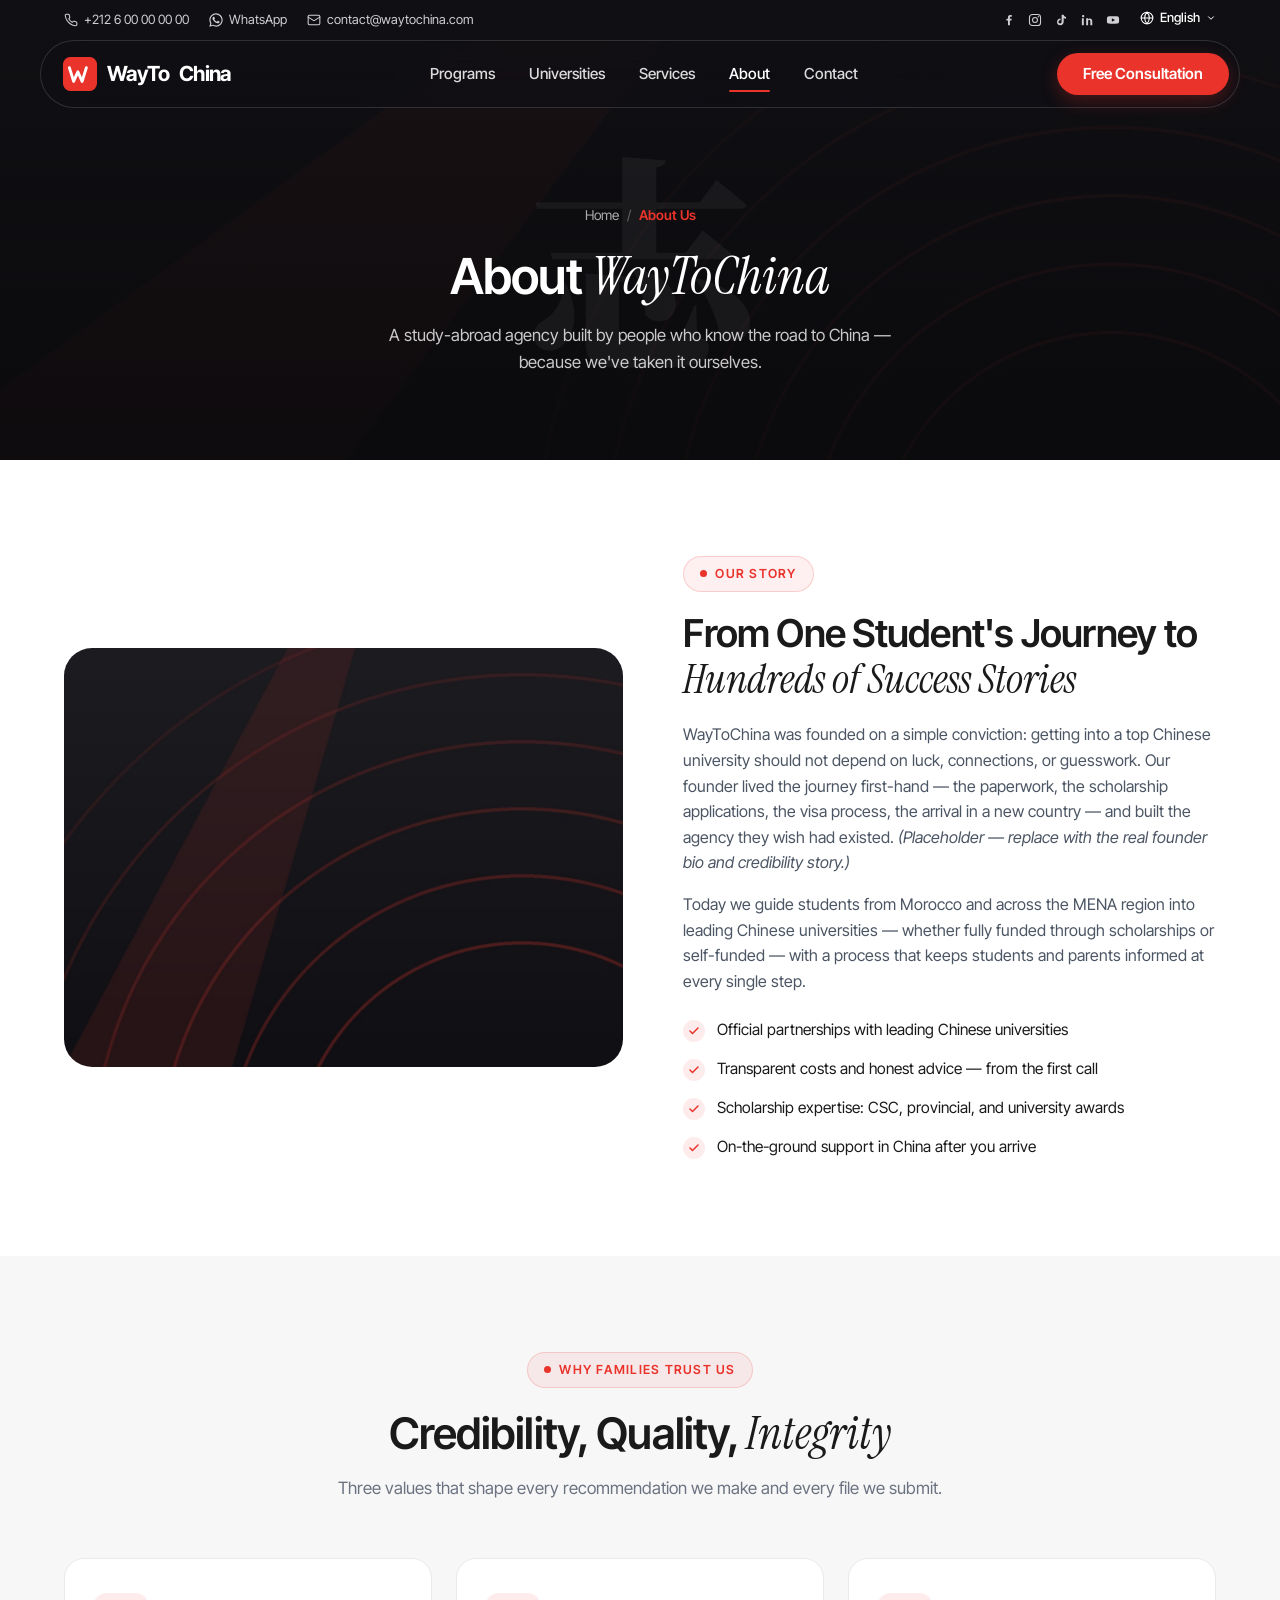
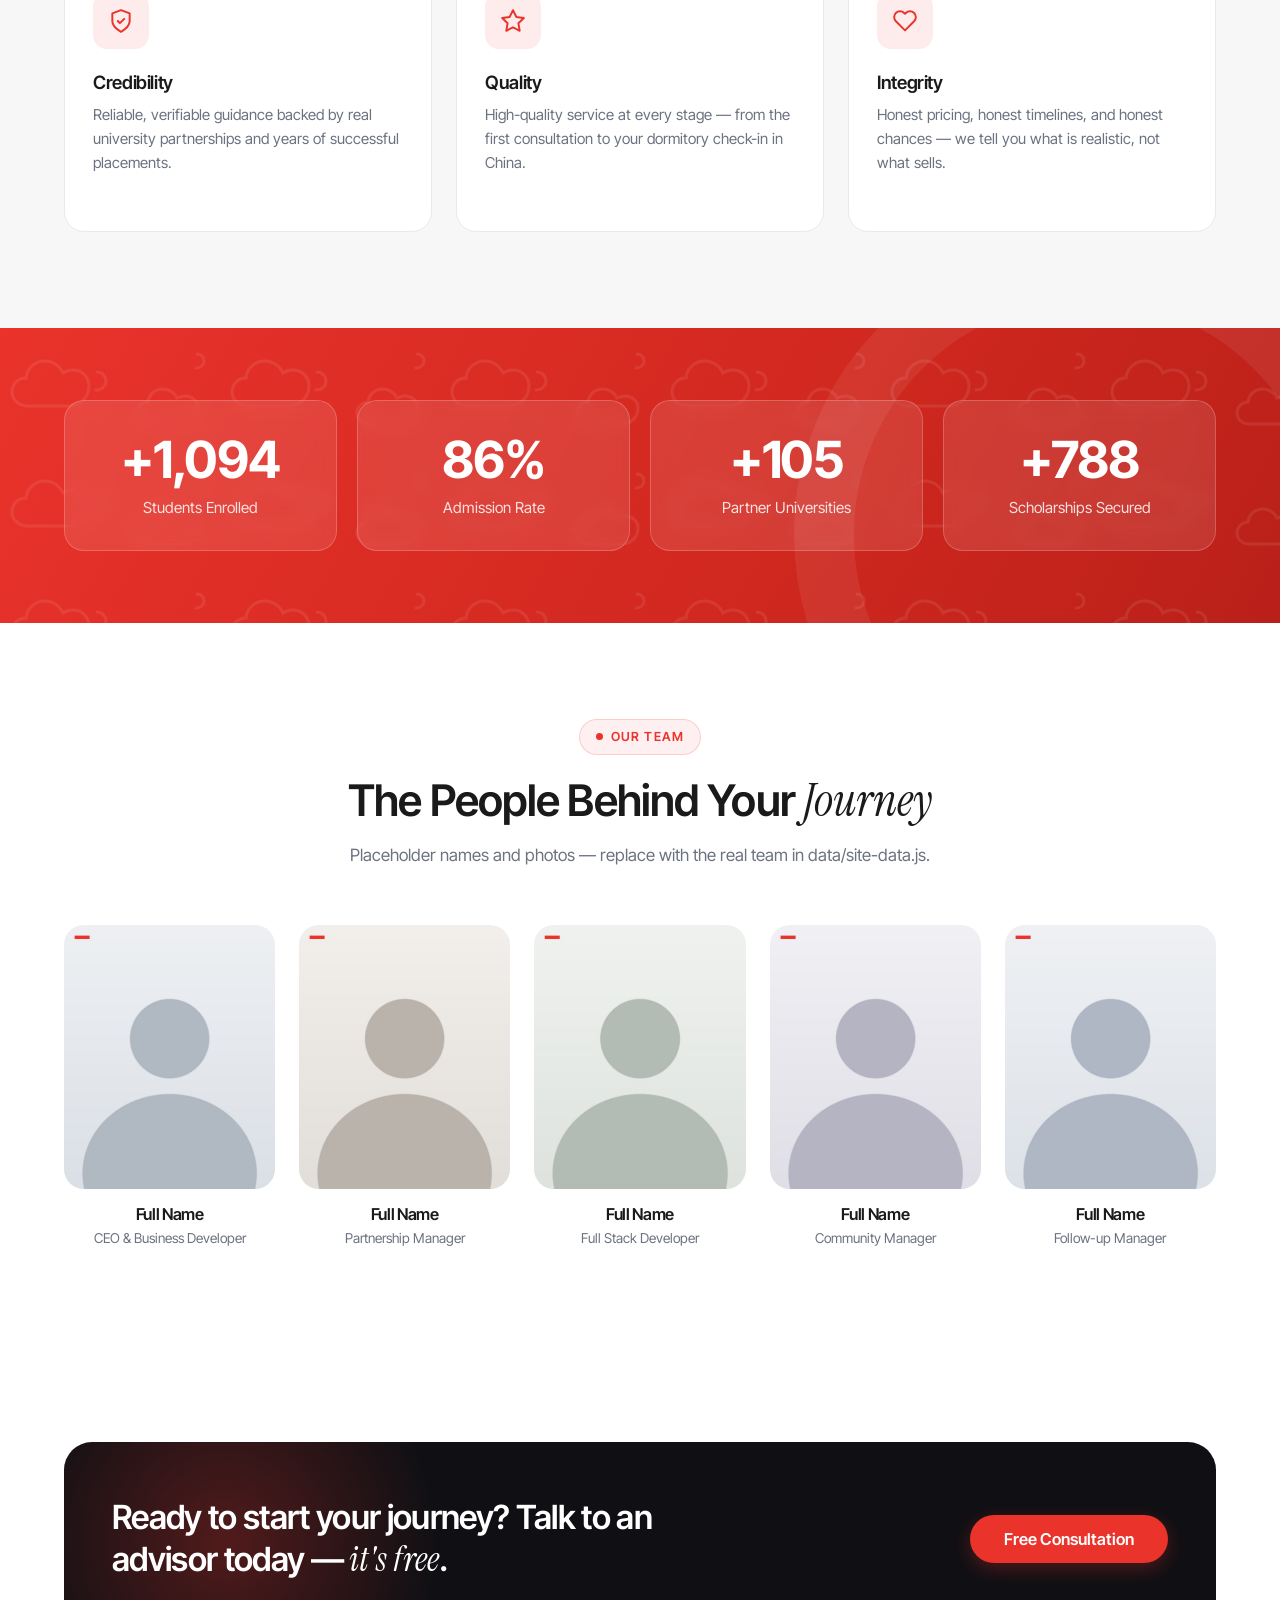
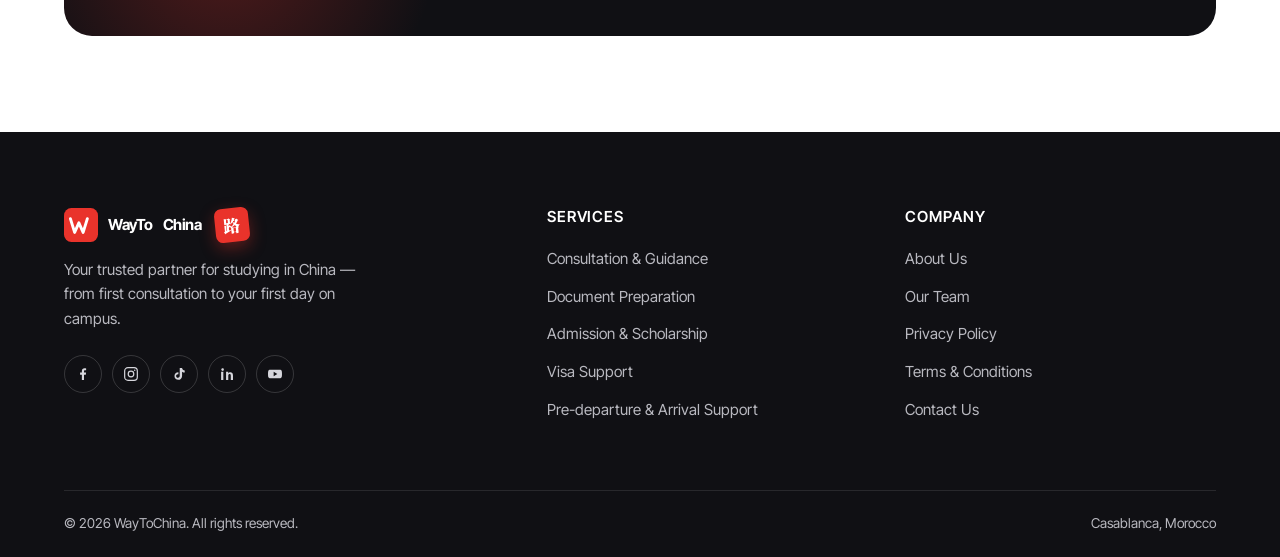
==== about.html @ 1f824a89 "WayToChina V1 — static marketing site, Vercel-ready 12-section homepage per client brief, 10 subpage" ====
<!doctype html>
<html lang="en">
  <head>
    <meta charset="UTF-8" />
    <meta name="viewport" content="width=device-width, initial-scale=1.0" />
    <title>About Us — WayToChina</title>
    <meta name="description" content="Who we are: the founder story, values, and team behind WayToChina." />
    <link rel="icon" type="image/svg+xml" href="./assets/favicon.svg" />
    <link rel="preconnect" href="https://fonts.googleapis.com" />
    <link rel="preconnect" href="https://fonts.gstatic.com" crossorigin />
    <link
      href="https://fonts.googleapis.com/css2?family=Inter+Tight:wght@400;500;600;650;700&family=Noto+Serif+SC:wght@700;900&display=swap"
      rel="stylesheet"
    />
    <link rel="stylesheet" href="./assets/waytochina.css" />
  </head>

  <body data-root=".">
    <div class="topbar">
      <div class="container">
        <div class="topbar-group">
          <a data-wtc-phone href="#"><svg viewBox="0 0 24 24" fill="none" stroke="currentColor" stroke-width="1.8" stroke-linecap="round" stroke-linejoin="round"><path d="M22 16.92v3a2 2 0 0 1-2.18 2 19.79 19.79 0 0 1-8.63-3.07 19.5 19.5 0 0 1-6-6 19.79 19.79 0 0 1-3.07-8.67A2 2 0 0 1 4.11 2h3a2 2 0 0 1 2 1.72c.13.96.36 1.9.7 2.81a2 2 0 0 1-.45 2.11L8.09 9.91a16 16 0 0 0 6 6l1.27-1.27a2 2 0 0 1 2.11-.45c.91.34 1.85.57 2.81.7A2 2 0 0 1 22 16.92z"/></svg><span class="value-slot"></span></a>
          <a data-wtc-whatsapp href="#" class="hide-sm"><svg viewBox="0 0 24 24" fill="currentColor" width="14" height="14"><path d="M17.47 14.38c-.3-.15-1.76-.87-2.03-.97-.27-.1-.47-.15-.67.15-.2.3-.77.96-.94 1.16-.17.2-.35.22-.64.07-.3-.15-1.26-.46-2.4-1.47-.88-.79-1.48-1.76-1.65-2.06-.17-.3-.02-.46.13-.61.13-.13.3-.35.44-.52.15-.17.2-.3.3-.5.1-.2.05-.37-.02-.52-.08-.15-.67-1.62-.92-2.22-.24-.58-.49-.5-.67-.51h-.57c-.2 0-.52.07-.8.37-.27.3-1.04 1.02-1.04 2.5 0 1.47 1.07 2.9 1.22 3.1.15.2 2.1 3.2 5.08 4.49.71.3 1.26.49 1.7.63.71.22 1.36.19 1.87.12.57-.09 1.76-.72 2-1.42.25-.7.25-1.3.18-1.42-.08-.13-.28-.2-.57-.35zM12.04 21.5h-.01a9.4 9.4 0 0 1-4.8-1.31l-.34-.2-3.56.93.95-3.47-.22-.36a9.42 9.42 0 0 1-1.45-5.03c0-5.21 4.24-9.45 9.46-9.45a9.4 9.4 0 0 1 6.68 2.77 9.4 9.4 0 0 1 2.77 6.7c0 5.2-4.25 9.42-9.48 9.42zm8.05-17.47A11.3 11.3 0 0 0 12.03.6C5.75.6.64 5.71.64 12.02c0 2.01.52 3.97 1.52 5.7L.55 23.6l6.03-1.58a11.38 11.38 0 0 0 5.45 1.39h.01c6.28 0 11.39-5.11 11.39-11.42 0-3.05-1.19-5.92-3.34-8.07z"/></svg>WhatsApp</a>
          <a data-wtc-email href="#" class="hide-sm"><svg viewBox="0 0 24 24" fill="none" stroke="currentColor" stroke-width="1.8" stroke-linecap="round" stroke-linejoin="round"><rect x="2" y="4" width="20" height="16" rx="2"/><path d="m22 7-8.97 5.7a1.94 1.94 0 0 1-2.06 0L2 7"/></svg><span class="value-slot"></span></a>
        </div>
        <div class="topbar-group">
          <span class="topbar-group hide-sm" data-wtc-social style="gap: 12px"></span>
          <details class="lang-dd">
            <summary><svg viewBox="0 0 24 24" fill="none" stroke="currentColor" stroke-width="1.8" stroke-linecap="round" stroke-linejoin="round"><circle cx="12" cy="12" r="10"/><line x1="2" y1="12" x2="22" y2="12"/><path d="M12 2a15.3 15.3 0 0 1 4 10 15.3 15.3 0 0 1-4 10 15.3 15.3 0 0 1-4-10 15.3 15.3 0 0 1 4-10z"/></svg>English<svg class="caret" viewBox="0 0 24 24" width="10" height="10" fill="none" stroke="currentColor" stroke-width="2.4" stroke-linecap="round" stroke-linejoin="round"><polyline points="6 9 12 15 18 9"/></svg></summary>
            <div class="lang-menu">
              <a href="#" class="is-current">English</a>
              <a href="#">Français <span class="soon">soon</span></a>
              <a href="#" dir="rtl" lang="ar">العربية <span class="soon" dir="ltr">soon</span></a>
            </div>
          </details>
        </div>
      </div>
    </div>

    <header class="site-header">
      <div class="navbar">
        <a href="./index.html" class="brand">
          <svg class="brand-mark" viewBox="0 0 64 64" aria-hidden="true">
            <rect width="64" height="64" rx="14" fill="#E9332B" />
            <path d="M12 20l8 26 8-18 8 18 8-26" fill="none" stroke="#fff" stroke-width="5.5" stroke-linecap="round" stroke-linejoin="round" />
          </svg>
          WayTo<em>China</em>
        </a>

        <nav class="nav-links" aria-label="Main navigation">
          <a href="./index.html#programs">Programs</a>
          <a href="./universities.html">Universities</a>
          <a href="./index.html#services">Services</a>
          <a href="./about.html" class="is-active">About</a>
          <a href="./contact.html">Contact</a>
        </nav>

        <div class="nav-cta">
          <a href="./contact.html" class="btn btn--red">Free Consultation</a>
          <button class="nav-burger" aria-label="Open menu" aria-expanded="false">
            <span></span><span></span><span></span>
          </button>
        </div>
      </div>

      <nav class="mobile-menu" aria-label="Mobile navigation">
        <a href="./index.html#programs">Programs</a>
        <a href="./universities.html">Universities</a>
        <a href="./index.html#services">Services</a>
        <a href="./about.html">About</a>
        <a href="./contact.html">Contact</a>
        <a href="./contact.html" class="btn btn--red">Free Consultation</a>
      </nav>
    </header>

    <main>
      <section class="page-hero">
        <span class="hanzi-bg" aria-hidden="true">志</span>
        <nav class="breadcrumb" aria-label="Breadcrumb">
          <a href="./index.html">Home</a><span class="sep">/</span><span class="current">About Us</span>
        </nav>
        <h1>About <em>WayToChina</em></h1>
        <p>A study-abroad agency built by people who know the road to China — because we've taken it ourselves.</p>
      </section>

      <section class="section">
        <div class="container about-grid">
          <figure class="reveal">
            <!-- Client: replace with a real founder / office photo -->
            <img src="./images/about-story.jpg" alt="WayToChina — our story" />
          </figure>
          <div class="reveal" data-reveal-delay="1">
            <span class="eyebrow">Our Story</span>
            <h2>From One Student's Journey to <em>Hundreds of Success Stories</em></h2>
            <p>
              WayToChina was founded on a simple conviction: getting into a top Chinese university
              should not depend on luck, connections, or guesswork. Our founder lived the journey
              first-hand — the paperwork, the scholarship applications, the visa process, the
              arrival in a new country — and built the agency they wish had existed.
              <em>(Placeholder — replace with the real founder bio and credibility story.)</em>
            </p>
            <p>
              Today we guide students from Morocco and across the MENA region into leading Chinese
              universities — whether fully funded through scholarships or self-funded — with a
              process that keeps students and parents informed at every single step.
            </p>
            <ul class="about-points">
              <li><span class="tick"><svg viewBox="0 0 24 24" fill="none" stroke="currentColor" stroke-width="3" stroke-linecap="round" stroke-linejoin="round"><polyline points="20 6 9 17 4 12"/></svg></span>Official partnerships with leading Chinese universities</li>
              <li><span class="tick"><svg viewBox="0 0 24 24" fill="none" stroke="currentColor" stroke-width="3" stroke-linecap="round" stroke-linejoin="round"><polyline points="20 6 9 17 4 12"/></svg></span>Transparent costs and honest advice — from the first call</li>
              <li><span class="tick"><svg viewBox="0 0 24 24" fill="none" stroke="currentColor" stroke-width="3" stroke-linecap="round" stroke-linejoin="round"><polyline points="20 6 9 17 4 12"/></svg></span>Scholarship expertise: CSC, provincial, and university awards</li>
              <li><span class="tick"><svg viewBox="0 0 24 24" fill="none" stroke="currentColor" stroke-width="3" stroke-linecap="round" stroke-linejoin="round"><polyline points="20 6 9 17 4 12"/></svg></span>On-the-ground support in China after you arrive</li>
            </ul>
          </div>
        </div>
      </section>

      <section class="section section--surface">
        <div class="container">
          <div class="section-head reveal">
            <span class="eyebrow">Why Families Trust Us</span>
            <h2>Credibility, Quality, <em>Integrity</em></h2>
            <p>Three values that shape every recommendation we make and every file we submit.</p>
          </div>
          <div class="services-grid" style="grid-template-columns: repeat(3, 1fr)">
            <article class="service-card reveal">
              <div class="service-icon"><svg viewBox="0 0 24 24" fill="none" stroke="currentColor" stroke-width="1.8" stroke-linecap="round" stroke-linejoin="round"><path d="M12 22s8-4 8-10V5l-8-3-8 3v7c0 6 8 10 8 10z"/><polyline points="9 12 11 14 15 10"/></svg></div>
              <h3>Credibility</h3>
              <p>Reliable, verifiable guidance backed by real university partnerships and years of successful placements.</p>
            </article>
            <article class="service-card reveal" data-reveal-delay="1">
              <div class="service-icon"><svg viewBox="0 0 24 24" fill="none" stroke="currentColor" stroke-width="1.8" stroke-linecap="round" stroke-linejoin="round"><polygon points="12 2 15.09 8.26 22 9.27 17 14.14 18.18 21.02 12 17.77 5.82 21.02 7 14.14 2 9.27 8.91 8.26 12 2"/></svg></div>
              <h3>Quality</h3>
              <p>High-quality service at every stage — from the first consultation to your dormitory check-in in China.</p>
            </article>
            <article class="service-card reveal" data-reveal-delay="2">
              <div class="service-icon"><svg viewBox="0 0 24 24" fill="none" stroke="currentColor" stroke-width="1.8" stroke-linecap="round" stroke-linejoin="round"><path d="M20.42 4.58a5.4 5.4 0 0 0-7.65 0l-.77.78-.77-.78a5.4 5.4 0 0 0-7.65 7.65l8.42 8.42 8.42-8.42a5.4 5.4 0 0 0 0-7.65z"/></svg></div>
              <h3>Integrity</h3>
              <p>Honest pricing, honest timelines, and honest chances — we tell you what is realistic, not what sells.</p>
            </article>
          </div>
        </div>
      </section>

      <section class="track-band">
        <div class="container">
          <div class="stats-grid" id="stats-grid"><!-- rendered from data/site-data.js --></div>
        </div>
      </section>

      <section class="section" id="team">
        <div class="container">
          <div class="section-head reveal">
            <span class="eyebrow">Our Team</span>
            <h2>The People Behind Your <em>Journey</em></h2>
            <p>Placeholder names and photos — replace with the real team in data/site-data.js.</p>
          </div>
          <div class="team-grid" id="team-grid"><!-- rendered from data/site-data.js --></div>
        </div>
      </section>

      <section class="section" aria-label="Get started">
        <div class="container">
          <div class="cta-strip reveal">
            <h2>Ready to start your journey? Talk to an advisor today — <em>it's free</em>.</h2>
            <a href="./contact.html" class="btn btn--red btn--lg">Free Consultation</a>
          </div>
        </div>
      </section>

    </main>

    <footer class="site-footer">
      <div class="container">
        <div class="footer-grid">
          <div class="footer-col">
            <div class="footer-brand-row">
              <a href="./index.html" class="brand">
                <svg class="brand-mark" viewBox="0 0 64 64" aria-hidden="true">
            <rect width="64" height="64" rx="14" fill="#E9332B" />
            <path d="M12 20l8 26 8-18 8 18 8-26" fill="none" stroke="#fff" stroke-width="5.5" stroke-linecap="round" stroke-linejoin="round" />
          </svg>
                WayTo<em>China</em>
              </a>
              <span class="seal seal--solid seal--sm" title="lu — the way" aria-hidden="true">路</span>
            </div>
            <p class="footer-tagline" data-wtc-tagline></p>
            <div class="footer-social" data-wtc-social></div>
          </div>

          <div class="footer-col">
            <h4>Services</h4>
            <ul data-wtc-footer-services><!-- canonical 5 services, rendered from data/site-data.js --></ul>
          </div>

          <div class="footer-col">
            <h4>Company</h4>
            <ul>
              <li><a href="./about.html">About Us</a></li>
              <li><a href="./about.html#team">Our Team</a></li>
              <li><a href="./privacy-policy.html">Privacy Policy</a></li>
              <li><a href="./terms-conditions.html">Terms &amp; Conditions</a></li>
              <li><a href="./contact.html">Contact Us</a></li>
            </ul>
          </div>
        </div>

        <div class="footer-bottom">
          <span>&copy; <span data-wtc-year>2026</span> WayToChina. All rights reserved.</span>
          <span data-wtc-address></span>
        </div>
      </div>
    </footer>

    <script src="./vendor/swiper.min.js"></script>
    <script src="./data/site-data.js"></script>
    <script src="./assets/waytochina.js"></script>
  </body>
</html>
---- assets/waytochina.css ----
/* ============================================================
   WayToChina — Brand stylesheet (V1)
   Palette: vivid brand red + white + neutral grays
   (red sampled from the Great Wall reference screenshot,
    tempered slightly for accessible contrast on buttons)
   ============================================================ */

@import url("https://fonts.googleapis.com/css2?family=Instrument+Serif:ital@0;1&display=swap");

:root {
  --brand-red: #e9332b;
  --brand-red-dark: #c4271f;
  --brand-red-soft: #fdeceb;
  --ink: #1a1a1a;
  --body: #4b5563;
  --muted: #6b7280;
  --line: #eaeaea;
  --surface: #f7f7f7;
  --white: #ffffff;
  --dark: #101014;
  --dark-2: #17171c;

  --font-sans: "Inter Tight", ui-sans-serif, system-ui, -apple-system, sans-serif;
  --font-serif: "Instrument Serif", Georgia, serif;
  --font-cn: "Noto Serif SC", "Songti SC", "SimSun", serif;

  /* glassmorphism tokens */
  --glass-dark: rgba(16, 16, 20, 0.55);
  --glass-dark-strong: rgba(16, 16, 20, 0.78);
  --glass-light: rgba(255, 255, 255, 0.08);
  --glass-border: rgba(255, 255, 255, 0.14);
  --glass-blur: 22px;

  --radius-sm: 10px;
  --radius-md: 14px;
  --radius-lg: 20px;
  --radius-xl: 28px;
  --shadow-card: 0 1px 2px rgba(16, 16, 20, 0.04), 0 8px 24px rgba(16, 16, 20, 0.06);
  --shadow-card-hover: 0 2px 4px rgba(16, 16, 20, 0.06), 0 20px 50px rgba(16, 16, 20, 0.13);
  --container: 1200px;
  --topbar-h: 40px;
  --nav-h: 68px;
}

/* ---------- Reset / base ---------- */
*,
*::before,
*::after {
  box-sizing: border-box;
  margin: 0;
  padding: 0;
}

html {
  scroll-behavior: smooth;
  -webkit-text-size-adjust: 100%;
}

body {
  font-family: var(--font-sans);
  font-size: 1rem;
  line-height: 1.6;
  color: var(--body);
  background: var(--white);
  -webkit-font-smoothing: antialiased;
}

img,
video {
  max-width: 100%;
  display: block;
}

a {
  color: inherit;
  text-decoration: none;
}

ul,
ol {
  list-style: none;
}

button {
  font: inherit;
  border: 0;
  background: none;
  cursor: pointer;
}

h1,
h2,
h3,
h4,
h5 {
  color: var(--ink);
  font-weight: 600;
  line-height: 1.2;
  letter-spacing: -0.02em;
}

.sr-only {
  position: absolute;
  width: 1px;
  height: 1px;
  padding: 0;
  margin: -1px;
  overflow: hidden;
  clip: rect(0, 0, 0, 0);
  white-space: nowrap;
  border: 0;
}

/* ---------- Layout helpers ---------- */
.container {
  width: 100%;
  max-width: var(--container);
  margin-inline: auto;
  padding-inline: 24px;
}

.section {
  padding-block: 96px;
}

.section--surface {
  background: var(--surface);
}

.section-head {
  max-width: 640px;
  margin: 0 auto 56px;
  text-align: center;
  position: relative;
  z-index: 0;
}

/* Faint hanzi watermark behind section headings — one character per section */
.section-head[data-hanzi]::before {
  content: attr(data-hanzi);
  position: absolute;
  top: 50%;
  left: 50%;
  transform: translate(-50%, -56%);
  font-family: var(--font-cn);
  font-weight: 900;
  font-size: clamp(8rem, 16vw, 13rem);
  line-height: 1;
  color: rgba(233, 51, 43, 0.05);
  pointer-events: none;
  user-select: none;
  z-index: -1;
}

.section-head h2 {
  font-size: clamp(1.9rem, 3.4vw, 2.75rem);
  margin-bottom: 14px;
}

.section-head p {
  color: var(--muted);
  font-size: 1.06rem;
}

.section-head .eyebrow,
.eyebrow {
  display: inline-flex;
  align-items: center;
  gap: 8px;
  font-size: 0.78rem;
  font-weight: 600;
  letter-spacing: 0.1em;
  text-transform: uppercase;
  color: var(--brand-red);
  margin-bottom: 18px;
  padding: 7px 16px;
  border-radius: 999px;
  background: rgba(233, 51, 43, 0.07);
  border: 1px solid rgba(233, 51, 43, 0.18);
}

.eyebrow::before {
  content: "";
  width: 7px;
  height: 7px;
  border-radius: 50%;
  background: var(--brand-red);
}

/* serif italic accent — the template's signature heading treatment */
.section-head h2 em,
.hero h1 em,
.proof-copy h2 em,
.cta-strip h2 em,
.about-grid h2 em,
.page-hero h1 em {
  font-family: var(--font-serif);
  font-style: italic;
  font-weight: 400;
  letter-spacing: 0;
  font-size: 1.06em;
}

/* ---------- Chinese seal (印章) accent ---------- */
.seal {
  display: inline-flex;
  align-items: center;
  justify-content: center;
  width: 42px;
  height: 42px;
  flex: none;
  border: 2px solid var(--brand-red);
  border-radius: 9px;
  color: var(--brand-red);
  font-family: var(--font-cn);
  font-weight: 900;
  font-size: 1.35rem;
  line-height: 1;
  transform: rotate(-6deg);
  background: rgba(233, 51, 43, 0.06);
  user-select: none;
}

.seal--solid {
  background: var(--brand-red);
  color: #fff;
  border-color: var(--brand-red);
  box-shadow: 0 6px 16px rgba(233, 51, 43, 0.35);
}

.seal--sm {
  width: 34px;
  height: 34px;
  font-size: 1.05rem;
  border-radius: 7px;
}

/* ---------- Buttons ---------- */
.btn {
  display: inline-flex;
  align-items: center;
  justify-content: center;
  gap: 10px;
  padding: 13px 26px;
  border-radius: 999px;
  font-weight: 600;
  font-size: 0.95rem;
  line-height: 1;
  transition: background-color 0.2s ease, color 0.2s ease, border-color 0.2s ease,
    transform 0.2s ease, box-shadow 0.2s ease;
  white-space: nowrap;
}

.btn:active {
  transform: translateY(1px);
}

.btn--red {
  background: var(--brand-red);
  color: #fff;
  box-shadow: 0 6px 18px rgba(233, 51, 43, 0.28);
}

.btn--red:hover {
  background: var(--brand-red-dark);
}

.btn--outline {
  border: 1.5px solid var(--line);
  color: var(--ink);
  background: var(--white);
}

.btn--outline:hover {
  border-color: var(--brand-red);
  color: var(--brand-red);
}

.btn--outline-red {
  border: 1.5px solid var(--brand-red);
  color: var(--brand-red);
  background: transparent;
}

.btn--outline-red:hover {
  background: var(--brand-red);
  color: #fff;
}

.btn--white {
  background: #fff;
  color: var(--brand-red);
}

.btn--white:hover {
  background: #f3f3f3;
}

.btn--whatsapp {
  background: #23b04c;
  color: #fff;
}

.btn--whatsapp:hover {
  background: #1c9440;
}

.btn--lg {
  padding: 16px 34px;
  font-size: 1.02rem;
}

.btn--glass {
  background: var(--glass-light);
  border: 1px solid var(--glass-border);
  color: #fff;
  backdrop-filter: blur(10px);
  -webkit-backdrop-filter: blur(10px);
}

.btn--glass:hover {
  background: rgba(255, 255, 255, 0.16);
}

/* ---------- Top bar ---------- */
.topbar {
  background: var(--dark);
  color: #cfcfd4;
  font-size: 0.8rem;
  height: var(--topbar-h);
  position: relative;
  z-index: 60;
}

.topbar .container {
  height: 100%;
  display: flex;
  align-items: center;
  justify-content: space-between;
  gap: 16px;
}

.topbar-group {
  display: flex;
  align-items: center;
  gap: 20px;
  min-width: 0;
}

.topbar a {
  display: inline-flex;
  align-items: center;
  gap: 6px;
  transition: color 0.15s ease;
  white-space: nowrap;
}

.topbar a:hover {
  color: #fff;
}

.topbar svg {
  width: 14px;
  height: 14px;
  flex: none;
}

/* Language dropdown (visual switcher — EN live at V1, FR/AR slots ready) */
.lang-dd {
  position: relative;
}

.lang-dd summary {
  display: inline-flex;
  align-items: center;
  gap: 6px;
  color: #fff;
  font-weight: 500;
  cursor: pointer;
  list-style: none;
  user-select: none;
}

.lang-dd summary::-webkit-details-marker {
  display: none;
}

.lang-dd summary .caret {
  width: 10px;
  height: 10px;
  transition: transform 0.2s ease;
}

.lang-dd[open] summary .caret {
  transform: rotate(180deg);
}

.lang-dd .lang-menu {
  position: absolute;
  top: calc(100% + 10px);
  right: 0;
  min-width: 150px;
  background: var(--glass-dark-strong);
  backdrop-filter: blur(var(--glass-blur));
  -webkit-backdrop-filter: blur(var(--glass-blur));
  border: 1px solid var(--glass-border);
  border-radius: 14px;
  padding: 6px;
  z-index: 80;
  box-shadow: 0 18px 50px rgba(0, 0, 0, 0.4);
}

.lang-menu a {
  display: flex;
  align-items: center;
  justify-content: space-between;
  gap: 12px;
  padding: 9px 12px;
  border-radius: 9px;
  font-size: 0.86rem;
  color: #e6e6ea;
}

.lang-menu a:hover {
  background: rgba(255, 255, 255, 0.1);
  color: #fff;
}

.lang-menu a.is-current {
  color: #fff;
  background: rgba(233, 51, 43, 0.25);
}

.lang-menu .soon {
  font-size: 0.68rem;
  color: #9a9aa2;
  letter-spacing: 0.04em;
}

@media (max-width: 860px) {
  .topbar .hide-sm {
    display: none;
  }
}

/* ---------- Header / nav — floating dark-glass pill (template style) ---------- */
.site-header {
  position: sticky;
  top: 10px;
  z-index: 50;
  background: transparent;
  padding-inline: 16px;
  margin-bottom: calc(-1 * (var(--nav-h) + 10px));
  pointer-events: none;
}

.navbar {
  pointer-events: auto;
  max-width: var(--container);
  margin-inline: auto;
  height: var(--nav-h);
  display: flex;
  align-items: center;
  justify-content: space-between;
  gap: 24px;
  padding-inline: 22px 10px;
  border-radius: 999px;
  background: var(--glass-dark);
  border: 1px solid var(--glass-border);
  backdrop-filter: blur(var(--glass-blur));
  -webkit-backdrop-filter: blur(var(--glass-blur));
  transition: background-color 0.3s ease, box-shadow 0.3s ease;
}

.site-header.is-scrolled .navbar {
  background: var(--glass-dark-strong);
  box-shadow: 0 14px 44px rgba(0, 0, 0, 0.35);
}

.brand {
  display: inline-flex;
  align-items: center;
  gap: 10px;
  font-size: 1.3rem;
  font-weight: 700;
  letter-spacing: -0.03em;
  color: #fff;
}

.brand-mark {
  width: 34px;
  height: 34px;
  flex: none;
}

.brand em {
  font-style: normal;
  color: #fff;
}

.nav-links {
  display: flex;
  align-items: center;
  gap: 34px;
}

.nav-links a {
  font-weight: 500;
  font-size: 0.95rem;
  color: rgba(255, 255, 255, 0.85);
  position: relative;
  padding-block: 6px;
  transition: color 0.15s ease;
}

.nav-links a::after {
  content: "";
  position: absolute;
  left: 0;
  bottom: 0;
  width: 100%;
  height: 2px;
  border-radius: 2px;
  background: var(--brand-red);
  transform: scaleX(0);
  transform-origin: left;
  transition: transform 0.2s ease;
}

.nav-links a:hover,
.nav-links a.is-active {
  color: #fff;
}

.nav-links a:hover::after,
.nav-links a.is-active::after {
  transform: scaleX(1);
}

.nav-cta {
  display: flex;
  align-items: center;
  gap: 14px;
}

.nav-burger {
  display: none;
  flex-direction: column;
  gap: 5px;
  padding: 8px;
}

.nav-burger span {
  width: 22px;
  height: 2px;
  background: #fff;
  border-radius: 2px;
  transition: transform 0.25s ease, opacity 0.25s ease;
}

/* Mobile menu — dark glass sheet under the pill */
.mobile-menu {
  display: none;
  pointer-events: auto;
  max-width: var(--container);
  margin: 10px auto 0;
  background: var(--glass-dark-strong);
  border: 1px solid var(--glass-border);
  border-radius: 22px;
  backdrop-filter: blur(var(--glass-blur));
  -webkit-backdrop-filter: blur(var(--glass-blur));
  padding: 14px 24px 22px;
  box-shadow: 0 22px 60px rgba(0, 0, 0, 0.45);
}

.mobile-menu a {
  display: block;
  padding: 12px 0;
  font-weight: 500;
  color: rgba(255, 255, 255, 0.88);
  border-bottom: 1px solid rgba(255, 255, 255, 0.1);
}

.mobile-menu a:last-of-type {
  border-bottom: 0;
}

.mobile-menu .btn {
  margin-top: 12px;
  width: 100%;
}

@media (max-width: 1023px) {
  .nav-links,
  .nav-cta .btn {
    display: none;
  }

  .nav-burger {
    display: flex;
  }

  body.menu-open .mobile-menu {
    display: block;
  }

  body.menu-open .nav-burger span:nth-child(1) {
    transform: translateY(7px) rotate(45deg);
  }

  body.menu-open .nav-burger span:nth-child(2) {
    opacity: 0;
  }

  body.menu-open .nav-burger span:nth-child(3) {
    transform: translateY(-7px) rotate(-45deg);
  }
}

/* ---------- Hero — full screen, video background ---------- */
.hero {
  position: relative;
  min-height: 100svh;
  display: flex;
  align-items: center;
  justify-content: center;
  text-align: center;
  overflow: hidden;
  background: var(--dark) url("../public/hero-poster.jpg") center/cover no-repeat;
  /* pull the hero up under the top bar + floating glass nav */
  margin-top: calc(-1 * var(--topbar-h));
}

.hero-video {
  position: absolute;
  inset: 0;
  width: 100%;
  height: 100%;
  object-fit: cover;
}

/* YouTube background: oversized 16:9 iframe centered to cover any viewport */
.hero-yt {
  position: absolute;
  top: 50%;
  left: 50%;
  transform: translate(-50%, -50%);
  width: max(100vw, 177.78svh);
  height: max(100svh, 56.25vw);
  border: 0;
  pointer-events: none;
}

.hero-overlay {
  position: absolute;
  inset: 0;
  background: linear-gradient(
    180deg,
    rgba(10, 10, 12, 0.55) 0%,
    rgba(10, 10, 12, 0.35) 45%,
    rgba(10, 10, 12, 0.72) 100%
  );
}

.hero-content {
  position: relative;
  z-index: 2;
  max-width: 880px;
  padding: calc(var(--topbar-h) + var(--nav-h) + 70px) 24px 110px;
}

.hero-content .eyebrow-pill {
  display: inline-flex;
  align-items: center;
  gap: 8px;
  padding: 8px 18px;
  border-radius: 999px;
  border: 1px solid var(--glass-border);
  background: var(--glass-light);
  color: #fff;
  font-size: 0.85rem;
  font-weight: 500;
  margin-bottom: 28px;
  backdrop-filter: blur(10px);
  -webkit-backdrop-filter: blur(10px);
}

.eyebrow-pill .dot {
  width: 7px;
  height: 7px;
  border-radius: 50%;
  background: var(--brand-red);
}

.hero h1 {
  color: #fff;
  font-size: clamp(2.1rem, 5.2vw, 3.9rem);
  font-weight: 650;
  text-shadow: 0 2px 24px rgba(0, 0, 0, 0.45);
  margin-bottom: 22px;
}

.hero h1 em {
  font-style: normal;
  color: var(--brand-red);
  text-shadow: 0 2px 24px rgba(0, 0, 0, 0.6);
}

.hero p {
  color: rgba(255, 255, 255, 0.86);
  font-size: clamp(1rem, 1.6vw, 1.2rem);
  max-width: 620px;
  margin: 0 auto 36px;
  text-shadow: 0 1px 12px rgba(0, 0, 0, 0.5);
}

.hero-actions {
  display: flex;
  align-items: center;
  justify-content: center;
  gap: 16px;
  flex-wrap: wrap;
}

/* decorative search field (visual only at V1) — glass */
.hero-search {
  margin: 44px auto 0;
  max-width: 560px;
  display: flex;
  align-items: center;
  gap: 12px;
  background: var(--glass-light);
  border: 1px solid var(--glass-border);
  border-radius: 999px;
  padding: 8px 8px 8px 22px;
  backdrop-filter: blur(14px);
  -webkit-backdrop-filter: blur(14px);
  box-shadow: 0 18px 50px rgba(0, 0, 0, 0.3);
}

.hero-search svg {
  width: 18px;
  height: 18px;
  color: rgba(255, 255, 255, 0.7);
  flex: none;
}

.hero-search input {
  flex: 1;
  border: 0;
  outline: 0;
  font: inherit;
  font-size: 0.95rem;
  color: #fff;
  background: transparent;
  min-width: 0;
}

.hero-search input::placeholder {
  color: rgba(255, 255, 255, 0.6);
}

.hero-search .btn {
  padding: 12px 22px;
}

.hero-scroll-hint {
  position: absolute;
  bottom: 26px;
  left: 50%;
  transform: translateX(-50%);
  color: rgba(255, 255, 255, 0.65);
  font-size: 0.78rem;
  letter-spacing: 0.14em;
  text-transform: uppercase;
  z-index: 2;
}

/* Vertical hanzi tag on the hero edge — 留学中国 · 圆梦名校 */
.hero-hanzi {
  position: absolute;
  right: 34px;
  top: 50%;
  transform: translateY(-50%);
  writing-mode: vertical-rl;
  font-family: var(--font-cn);
  font-weight: 700;
  font-size: 0.98rem;
  letter-spacing: 0.4em;
  color: rgba(255, 255, 255, 0.6);
  padding: 22px 11px;
  border: 1px solid var(--glass-border);
  border-radius: 999px;
  background: var(--glass-light);
  backdrop-filter: blur(10px);
  -webkit-backdrop-filter: blur(10px);
  z-index: 2;
  user-select: none;
}

.hero-hanzi .dot-sep {
  display: block;
  width: 6px;
  height: 6px;
  border-radius: 50%;
  background: var(--brand-red);
  margin: 10px auto;
}

@media (max-width: 1180px) {
  .hero-hanzi {
    display: none;
  }
}

/* ---------- Featured programs ---------- */
.programs-controls {
  display: flex;
  align-items: center;
  justify-content: space-between;
  gap: 20px;
  margin-bottom: 36px;
  flex-wrap: wrap;
}

.toggle {
  display: inline-flex;
  background: var(--surface);
  border: 1px solid var(--line);
  border-radius: 999px;
  padding: 5px;
}

.toggle button {
  padding: 9px 26px;
  border-radius: 999px;
  font-weight: 600;
  font-size: 0.92rem;
  color: var(--muted);
  transition: background-color 0.2s ease, color 0.2s ease, box-shadow 0.2s ease;
}

.toggle button.is-active {
  background: var(--brand-red);
  color: #fff;
  box-shadow: 0 4px 14px rgba(233, 51, 43, 0.32);
}

.carousel-arrows {
  display: flex;
  gap: 10px;
}

.arrow-btn {
  width: 44px;
  height: 44px;
  border-radius: 50%;
  border: 1.5px solid var(--line);
  display: inline-flex;
  align-items: center;
  justify-content: center;
  color: var(--ink);
  background: var(--white);
  transition: border-color 0.2s ease, color 0.2s ease, background-color 0.2s ease;
}

.arrow-btn:hover {
  border-color: var(--brand-red);
  color: var(--brand-red);
}

.arrow-btn.swiper-button-disabled {
  opacity: 0.35;
  pointer-events: none;
}

.arrow-btn svg {
  width: 18px;
  height: 18px;
}

.program-card {
  background: var(--white);
  border: 1px solid var(--line);
  border-radius: var(--radius-lg);
  padding: 26px;
  height: 100%;
  display: flex;
  flex-direction: column;
  transition: box-shadow 0.25s ease, transform 0.25s ease, border-color 0.25s ease;
}

.program-card:hover {
  box-shadow: var(--shadow-card-hover);
  transform: translateY(-4px);
  border-color: transparent;
}

.program-card-top {
  display: flex;
  align-items: center;
  gap: 14px;
  margin-bottom: 18px;
}

.uni-badge {
  width: 52px;
  height: 52px;
  flex: none;
  border-radius: 50%;
  display: flex;
  align-items: center;
  justify-content: center;
  font-weight: 700;
  font-size: 0.78rem;
  letter-spacing: 0.02em;
  color: var(--brand-red);
  background: var(--brand-red-soft);
  border: 1px solid #f6c5c2;
}

.program-card-top .degree {
  display: inline-block;
  font-size: 0.72rem;
  font-weight: 600;
  letter-spacing: 0.08em;
  text-transform: uppercase;
  color: var(--brand-red);
  background: var(--brand-red-soft);
  border-radius: 999px;
  padding: 3px 10px;
  margin-bottom: 6px;
}

.program-card h3 {
  font-size: 1.18rem;
  margin-bottom: 2px;
}

.program-card .uni-name {
  color: var(--muted);
  font-size: 0.9rem;
  margin-bottom: 18px;
}

.program-specs {
  border-top: 1px solid var(--line);
  margin-bottom: 22px;
}

.program-specs li {
  display: flex;
  align-items: center;
  justify-content: space-between;
  gap: 12px;
  padding: 10px 0;
  border-bottom: 1px solid var(--line);
  font-size: 0.92rem;
}

.program-specs .k {
  color: var(--muted);
}

.program-specs .v {
  color: var(--ink);
  font-weight: 600;
  text-align: right;
}

.program-specs .v--fee {
  color: var(--brand-red);
}

.program-card .btn {
  margin-top: auto;
  width: 100%;
}

/* ---------- How it works ---------- */
.steps-grid {
  display: grid;
  grid-template-columns: repeat(5, 1fr);
  gap: 24px;
  counter-reset: step;
}

.step-card {
  background: var(--white);
  border: 1px solid var(--line);
  border-radius: var(--radius-lg);
  padding: 30px 24px;
  position: relative;
  transition: box-shadow 0.25s ease, transform 0.25s ease;
}

.step-card:hover {
  box-shadow: var(--shadow-card-hover);
  transform: translateY(-4px);
}

.step-num {
  width: 44px;
  height: 44px;
  border-radius: 50%;
  background: var(--brand-red);
  color: #fff;
  font-weight: 700;
  display: flex;
  align-items: center;
  justify-content: center;
  margin-bottom: 18px;
  box-shadow: 0 6px 16px rgba(233, 51, 43, 0.3);
}

.step-card:last-child .step-num {
  background: var(--ink);
  box-shadow: none;
}

.step-card h3 {
  font-size: 1.05rem;
  margin-bottom: 8px;
}

.step-card p {
  font-size: 0.9rem;
  color: var(--muted);
}

@media (max-width: 1100px) {
  .steps-grid {
    grid-template-columns: repeat(3, 1fr);
  }
}

@media (max-width: 700px) {
  .steps-grid {
    grid-template-columns: 1fr;
  }
}

/* ---------- "You Could Be Next" proof band ---------- */
.proof-band {
  background: var(--dark);
  color: #fff;
  overflow: hidden;
  position: relative;
}

.proof-band::before {
  content: "";
  position: absolute;
  inset: -40% -10% auto auto;
  width: 60%;
  aspect-ratio: 1;
  background: radial-gradient(circle, rgba(233, 51, 43, 0.22), transparent 65%);
  pointer-events: none;
}

.proof-grid {
  display: grid;
  grid-template-columns: 1fr 1.1fr;
  align-items: center;
  gap: 64px;
}

.proof-copy h2 {
  color: #fff;
  font-size: clamp(1.8rem, 3.2vw, 2.6rem);
  margin-bottom: 18px;
}

.proof-copy h2 em {
  font-style: normal;
  color: var(--brand-red);
}

.proof-copy p {
  color: rgba(255, 255, 255, 0.72);
  font-size: 1.05rem;
  margin-bottom: 32px;
  max-width: 460px;
}

.video-frame {
  position: relative;
  border-radius: var(--radius-xl);
  overflow: hidden;
  box-shadow: 0 30px 80px rgba(0, 0, 0, 0.5);
  border: 1px solid rgba(255, 255, 255, 0.1);
}

.video-frame img {
  width: 100%;
  aspect-ratio: 16 / 9;
  object-fit: cover;
}

.play-btn {
  position: absolute;
  inset: 0;
  margin: auto;
  width: 84px;
  height: 84px;
  border-radius: 50%;
  background: var(--brand-red);
  color: #fff;
  display: flex;
  align-items: center;
  justify-content: center;
  box-shadow: 0 0 0 12px rgba(233, 51, 43, 0.25), 0 14px 40px rgba(0, 0, 0, 0.45);
  transition: transform 0.25s ease, background-color 0.25s ease;
}

.play-btn:hover {
  transform: scale(1.07);
  background: var(--brand-red-dark);
}

.play-btn svg {
  width: 28px;
  height: 28px;
  margin-left: 4px;
}

.video-caption {
  position: absolute;
  left: 20px;
  bottom: 16px;
  font-size: 0.82rem;
  color: rgba(255, 255, 255, 0.85);
  background: var(--glass-dark);
  border: 1px solid var(--glass-border);
  padding: 6px 14px;
  border-radius: 999px;
  backdrop-filter: blur(10px);
  -webkit-backdrop-filter: blur(10px);
}

.video-frame iframe {
  display: block;
  width: 100%;
  aspect-ratio: 16 / 9;
  border: 0;
}

@media (max-width: 900px) {
  .proof-grid {
    grid-template-columns: 1fr;
    gap: 40px;
  }
}

/* ---------- Services ---------- */
.services-grid {
  display: grid;
  grid-template-columns: repeat(3, 1fr);
  gap: 24px;
}

.service-card {
  background: var(--white);
  border: 1px solid var(--line);
  border-radius: var(--radius-lg);
  padding: 34px 28px;
  display: flex;
  flex-direction: column;
  transition: box-shadow 0.25s ease, transform 0.25s ease;
}

.service-card:hover {
  box-shadow: var(--shadow-card-hover);
  transform: translateY(-4px);
}

.service-icon {
  width: 56px;
  height: 56px;
  border-radius: 14px;
  background: var(--brand-red-soft);
  color: var(--brand-red);
  display: flex;
  align-items: center;
  justify-content: center;
  margin-bottom: 22px;
}

.service-icon svg {
  width: 26px;
  height: 26px;
}

.service-card h3 {
  font-size: 1.15rem;
  margin-bottom: 10px;
}

.service-card p {
  color: var(--muted);
  font-size: 0.94rem;
  margin-bottom: 22px;
}

.link-more {
  margin-top: auto;
  display: inline-flex;
  align-items: center;
  gap: 8px;
  font-weight: 600;
  font-size: 0.92rem;
  color: var(--brand-red);
}

.link-more svg {
  width: 16px;
  height: 16px;
  transition: transform 0.2s ease;
}

.link-more:hover svg {
  transform: translateX(4px);
}

@media (max-width: 980px) {
  .services-grid {
    grid-template-columns: repeat(2, 1fr);
  }
}

@media (max-width: 640px) {
  .services-grid {
    grid-template-columns: 1fr;
  }
}

/* ---------- Track record (red band) ---------- */
.track-band {
  background: linear-gradient(120deg, var(--brand-red) 0%, #d1281f 60%, #b92019 100%);
  color: #fff;
  padding-block: 72px;
  position: relative;
  overflow: hidden;
}

.track-band::after {
  content: "";
  position: absolute;
  inset: auto -8% -70% auto;
  width: 46%;
  aspect-ratio: 1;
  border: 60px solid rgba(255, 255, 255, 0.07);
  border-radius: 50%;
  pointer-events: none;
}

/* 祥云 auspicious-cloud curls, faint white, over the red band */
.track-band::before {
  content: "";
  position: absolute;
  inset: 0;
  background-image: url("data:image/svg+xml,%3Csvg xmlns='http://www.w3.org/2000/svg' width='220' height='120' viewBox='0 0 220 120'%3E%3Cg fill='none' stroke='%23ffffff' stroke-opacity='.09' stroke-width='3' stroke-linecap='round'%3E%3Cpath d='M28 78c-10 0-16-7-16-14 0-8 6-14 14-14 1-10 9-17 19-17 8 0 15 5 18 12 3-2 6-3 10-3 9 0 16 7 16 16 0 11-9 20-20 20z'/%3E%3Cpath d='M96 62c6 0 10-4 10-9s-4-9-9-9'/%3E%3Cpath d='M150 96c-8 0-13-5-13-11 0-6 5-11 11-11 1-8 7-13 15-13 6 0 12 4 14 9 2-1 5-2 8-2 7 0 13 5 13 12 0 9-7 16-16 16z'/%3E%3Cpath d='M196 40c5 0 8-3 8-7s-3-7-7-7'/%3E%3C/g%3E%3C/svg%3E");
  background-size: 220px 120px;
  opacity: 0.9;
  pointer-events: none;
}

.track-band .container {
  position: relative;
}

.stats-grid {
  display: grid;
  grid-template-columns: repeat(4, 1fr);
  gap: 20px;
  text-align: center;
}

/* glass chips inside the red band */
.stats-grid .stat {
  background: rgba(255, 255, 255, 0.1);
  border: 1px solid rgba(255, 255, 255, 0.2);
  border-radius: var(--radius-lg);
  padding: 30px 18px;
  backdrop-filter: blur(8px);
  -webkit-backdrop-filter: blur(8px);
}

.stat .value {
  font-size: clamp(2.2rem, 4vw, 3.2rem);
  font-weight: 700;
  letter-spacing: -0.02em;
  line-height: 1.1;
}

.stat .label {
  margin-top: 8px;
  font-size: 0.95rem;
  color: rgba(255, 255, 255, 0.85);
}

@media (max-width: 860px) {
  .stats-grid {
    grid-template-columns: repeat(2, 1fr);
  }
}

/* ---------- Team ---------- */
.team-grid {
  display: grid;
  grid-template-columns: repeat(5, 1fr);
  gap: 24px;
}

.team-card {
  text-align: center;
}

.team-card figure {
  border-radius: var(--radius-lg);
  overflow: hidden;
  background: var(--surface);
  margin-bottom: 16px;
  aspect-ratio: 4 / 5;
}

.team-card img {
  width: 100%;
  height: 100%;
  object-fit: cover;
  transition: transform 0.35s ease;
}

.team-card:hover img {
  transform: scale(1.045);
}

.team-card h3 {
  font-size: 1.02rem;
}

.team-card .role {
  color: var(--muted);
  font-size: 0.85rem;
  margin-top: 3px;
}

@media (max-width: 1024px) {
  .team-grid {
    grid-template-columns: repeat(3, 1fr);
  }
}

@media (max-width: 640px) {
  .team-grid {
    grid-template-columns: repeat(2, 1fr);
    gap: 16px;
  }
}

/* ---------- Testimonials (Swiper) ---------- */
.testimonials-swiper {
  overflow: hidden;
  position: relative;
}

.testimonial-card {
  background: var(--white);
  border: 1px solid var(--line);
  border-radius: var(--radius-lg);
  padding: 32px;
  height: auto;
  display: flex;
  flex-direction: column;
}

.testimonial-card .quote-mark {
  color: var(--brand-red);
  margin-bottom: 16px;
}

.quote-mark svg {
  width: 34px;
  height: 34px;
}

.testimonial-card blockquote {
  color: var(--ink);
  font-size: 1.0rem;
  line-height: 1.65;
  margin-bottom: 26px;
}

.testimonial-person {
  margin-top: auto;
  display: flex;
  align-items: center;
  gap: 14px;
  border-top: 1px solid var(--line);
  padding-top: 20px;
}

.testimonial-person img {
  width: 52px;
  height: 52px;
  border-radius: 50%;
  object-fit: cover;
  flex: none;
}

.testimonial-person .name {
  font-weight: 600;
  color: var(--ink);
  font-size: 0.97rem;
}

.testimonial-person .program {
  color: var(--muted);
  font-size: 0.83rem;
}

.testimonials-footer {
  margin-top: 36px;
  display: flex;
  align-items: center;
  justify-content: center;
  gap: 18px;
}

.swiper-pagination-clickable {
  position: static;
  display: flex;
  gap: 8px;
}

.testimonials-footer .swiper-pagination-bullet {
  width: 9px;
  height: 9px;
  background: var(--line);
  opacity: 1;
  transition: background-color 0.2s ease, transform 0.2s ease;
}

.testimonials-footer .swiper-pagination-bullet-active {
  background: var(--brand-red);
  transform: scale(1.2);
}

/* ---------- Partner universities marquee ---------- */
.partners-marquee {
  overflow: hidden;
  position: relative;
  -webkit-mask-image: linear-gradient(90deg, transparent, #000 12%, #000 88%, transparent);
  mask-image: linear-gradient(90deg, transparent, #000 12%, #000 88%, transparent);
}

.partners-track {
  display: flex;
  gap: 20px;
  width: max-content;
  animation: marquee 38s linear infinite;
}

.partners-marquee:hover .partners-track {
  animation-play-state: paused;
}

@keyframes marquee {
  to {
    transform: translateX(-50%);
  }
}

.partner-chip {
  display: flex;
  align-items: center;
  gap: 12px;
  padding: 14px 24px;
  border: 1px solid var(--line);
  border-radius: 999px;
  background: var(--white);
  white-space: nowrap;
}

.partner-chip .uni-badge {
  width: 40px;
  height: 40px;
  font-size: 0.66rem;
}

.partner-chip .p-name {
  font-weight: 600;
  color: var(--ink);
  font-size: 0.92rem;
}

.partner-chip .p-city {
  color: var(--muted);
  font-size: 0.78rem;
}

/* ---------- FAQ ---------- */
.faq-list {
  max-width: 820px;
  margin: 0 auto;
  display: flex;
  flex-direction: column;
  gap: 14px;
}

.faq-item {
  background: var(--white);
  border: 1px solid var(--line);
  border-radius: var(--radius-md);
  overflow: hidden;
  transition: box-shadow 0.25s ease, border-color 0.25s ease;
}

.faq-item.is-open {
  box-shadow: var(--shadow-card);
  border-color: transparent;
}

.faq-q {
  width: 100%;
  display: flex;
  align-items: center;
  justify-content: space-between;
  gap: 18px;
  padding: 20px 24px;
  text-align: left;
  font-weight: 600;
  font-size: 1.02rem;
  color: var(--ink);
}

.faq-q .chev {
  flex: none;
  width: 30px;
  height: 30px;
  border-radius: 50%;
  background: var(--surface);
  color: var(--ink);
  display: flex;
  align-items: center;
  justify-content: center;
  transition: transform 0.25s ease, background-color 0.25s ease, color 0.25s ease;
}

.faq-item.is-open .chev {
  transform: rotate(180deg);
  background: var(--brand-red);
  color: #fff;
}

.chev svg {
  width: 15px;
  height: 15px;
}

.faq-a {
  max-height: 0;
  overflow: hidden;
  transition: max-height 0.32s ease;
}

.faq-a-inner {
  padding: 0 24px 22px;
  color: var(--body);
  font-size: 0.96rem;
  max-width: 720px;
}

/* ---------- CTA strip (reusable) ---------- */
.cta-strip {
  background: var(--dark);
  border-radius: var(--radius-xl);
  padding: 56px 48px;
  display: flex;
  align-items: center;
  justify-content: space-between;
  gap: 32px;
  flex-wrap: wrap;
  position: relative;
  overflow: hidden;
}

.cta-strip::before {
  content: "";
  position: absolute;
  inset: auto auto -70% -6%;
  width: 40%;
  aspect-ratio: 1;
  background: radial-gradient(circle, rgba(233, 51, 43, 0.3), transparent 65%);
}

.cta-strip h2 {
  color: #fff;
  font-size: clamp(1.5rem, 2.6vw, 2.1rem);
  max-width: 560px;
  position: relative;
}

.cta-strip .btn {
  position: relative;
}

/* ---------- Footer ---------- */
.site-footer {
  background: var(--dark);
  color: #b9b9c0;
  padding-top: 76px;
}

.footer-grid {
  display: grid;
  grid-template-columns: 1.4fr 1fr 1fr;
  gap: 48px;
  padding-bottom: 56px;
}

.site-footer .brand {
  color: #fff;
  margin-bottom: 16px;
}

.footer-tagline {
  font-size: 0.95rem;
  max-width: 300px;
  margin-bottom: 24px;
}

.footer-brand-row {
  display: flex;
  align-items: center;
  gap: 14px;
  margin-bottom: 16px;
}

.footer-brand-row .brand {
  margin-bottom: 0;
}

.footer-social {
  display: flex;
  gap: 10px;
}

.footer-social a {
  width: 38px;
  height: 38px;
  border-radius: 50%;
  border: 1px solid rgba(255, 255, 255, 0.16);
  display: inline-flex;
  align-items: center;
  justify-content: center;
  color: #d6d6dc;
  transition: background-color 0.2s ease, border-color 0.2s ease, color 0.2s ease;
}

.footer-social a:hover {
  background: var(--brand-red);
  border-color: var(--brand-red);
  color: #fff;
}

.footer-social svg {
  width: 16px;
  height: 16px;
}

.footer-col h4 {
  color: #fff;
  font-size: 0.95rem;
  letter-spacing: 0.06em;
  text-transform: uppercase;
  margin-bottom: 20px;
}

.footer-col li {
  margin-bottom: 12px;
}

.footer-col a {
  font-size: 0.95rem;
  transition: color 0.15s ease;
}

.footer-col a:hover {
  color: #fff;
}

.footer-bottom {
  border-top: 1px solid rgba(255, 255, 255, 0.1);
  padding-block: 22px;
  display: flex;
  align-items: center;
  justify-content: space-between;
  gap: 12px;
  flex-wrap: wrap;
  font-size: 0.85rem;
}

@media (max-width: 860px) {
  .footer-grid {
    grid-template-columns: 1fr;
    gap: 36px;
  }
}

/* ---------- Page hero (subpages) ---------- */
.page-hero {
  background: var(--dark);
  color: #fff;
  text-align: center;
  padding: calc(var(--topbar-h) + var(--nav-h) + 64px) 24px 84px;
  margin-top: calc(-1 * var(--topbar-h));
  position: relative;
  overflow: hidden;
}

.page-hero::before {
  content: "";
  position: absolute;
  inset: 0;
  background: url("../images/page-hero-band.jpg") center/cover no-repeat;
  opacity: 0.55;
}

.page-hero::after {
  content: "";
  position: absolute;
  inset: 0;
  background: linear-gradient(180deg, rgba(10, 10, 12, 0.3), rgba(10, 10, 12, 0.75));
}

.page-hero > * {
  position: relative;
  z-index: 2;
}

/* Faint hanzi watermark on subpage heroes */
.page-hero .hanzi-bg {
  position: absolute;
  top: 50%;
  left: 50%;
  transform: translate(-50%, -46%);
  font-family: var(--font-cn);
  font-weight: 900;
  font-size: clamp(9rem, 18vw, 15rem);
  line-height: 1;
  color: rgba(255, 255, 255, 0.05);
  pointer-events: none;
  user-select: none;
  z-index: 1;
}

.page-hero h1 {
  color: #fff;
  font-size: clamp(2rem, 4.4vw, 3.1rem);
  margin-bottom: 14px;
}

.page-hero p {
  color: rgba(255, 255, 255, 0.78);
  max-width: 560px;
  margin: 0 auto;
  font-size: 1.05rem;
}

.breadcrumb {
  display: inline-flex;
  gap: 8px;
  align-items: center;
  font-size: 0.85rem;
  color: rgba(255, 255, 255, 0.66);
  margin-bottom: 18px;
}

.breadcrumb a:hover {
  color: #fff;
}

.breadcrumb .sep {
  opacity: 0.5;
}

.breadcrumb .current {
  color: var(--brand-red);
  font-weight: 600;
}

/* ---------- Content prose (service/legal pages) ---------- */
.prose {
  max-width: 760px;
  margin-inline: auto;
}

.prose h2 {
  font-size: 1.6rem;
  margin: 44px 0 14px;
}

.prose h3 {
  font-size: 1.2rem;
  margin: 30px 0 10px;
}

.prose p {
  margin-bottom: 16px;
}

.prose ul {
  list-style: none;
  margin: 0 0 20px;
}

.prose ul li {
  position: relative;
  padding-left: 28px;
  margin-bottom: 10px;
}

.prose ul li::before {
  content: "";
  position: absolute;
  left: 0;
  top: 9px;
  width: 8px;
  height: 8px;
  border-radius: 2px;
  background: var(--brand-red);
}

.prose ol {
  list-style: decimal;
  padding-left: 24px;
  margin-bottom: 20px;
}

.prose ol li {
  margin-bottom: 10px;
}

/* Info card rows used on service pages */
.detail-grid {
  display: grid;
  grid-template-columns: repeat(2, 1fr);
  gap: 24px;
  margin-top: 40px;
}

.detail-card {
  background: var(--surface);
  border-radius: var(--radius-lg);
  padding: 28px;
}

.detail-card h3 {
  display: flex;
  align-items: center;
  gap: 10px;
  font-size: 1.05rem;
  margin-bottom: 10px;
}

.detail-card h3 .n {
  width: 30px;
  height: 30px;
  flex: none;
  border-radius: 50%;
  background: var(--brand-red);
  color: #fff;
  font-size: 0.85rem;
  font-weight: 700;
  display: inline-flex;
  align-items: center;
  justify-content: center;
}

.detail-card p {
  font-size: 0.93rem;
  color: var(--body);
}

@media (max-width: 700px) {
  .detail-grid {
    grid-template-columns: 1fr;
  }
}

/* ---------- Universities page ---------- */
.uni-list {
  display: grid;
  grid-template-columns: repeat(2, 1fr);
  gap: 20px;
}

.uni-row {
  display: flex;
  align-items: center;
  gap: 18px;
  background: var(--white);
  border: 1px solid var(--line);
  border-radius: var(--radius-md);
  padding: 20px 22px;
  transition: box-shadow 0.25s ease, transform 0.25s ease;
}

.uni-row:hover {
  box-shadow: var(--shadow-card);
  transform: translateY(-2px);
}

.uni-row .uni-badge {
  width: 54px;
  height: 54px;
}

.uni-row h3 {
  font-size: 1.05rem;
}

.uni-row .meta {
  color: var(--muted);
  font-size: 0.86rem;
  margin-top: 2px;
}

.uni-row .tags {
  margin-left: auto;
  display: flex;
  gap: 8px;
  flex-wrap: wrap;
  justify-content: flex-end;
}

.uni-tag {
  font-size: 0.72rem;
  font-weight: 600;
  padding: 4px 11px;
  border-radius: 999px;
  background: var(--surface);
  border: 1px solid var(--line);
  color: var(--body);
  white-space: nowrap;
}

.uni-tag--red {
  background: var(--brand-red-soft);
  border-color: #f6c5c2;
  color: var(--brand-red);
}

@media (max-width: 900px) {
  .uni-list {
    grid-template-columns: 1fr;
  }

  .uni-row {
    flex-wrap: wrap;
  }

  .uni-row .tags {
    margin-left: 72px;
    justify-content: flex-start;
  }
}

/* ---------- Contact page ---------- */
.contact-grid {
  display: grid;
  grid-template-columns: 1fr 1.2fr;
  gap: 48px;
  align-items: start;
}

.contact-card {
  background: var(--white);
  border: 1px solid var(--line);
  border-radius: var(--radius-lg);
  padding: 28px;
  display: flex;
  gap: 18px;
  align-items: flex-start;
  margin-bottom: 18px;
  transition: box-shadow 0.25s ease;
}

.contact-card:hover {
  box-shadow: var(--shadow-card);
}

.contact-card .service-icon {
  margin-bottom: 0;
  width: 48px;
  height: 48px;
  border-radius: 12px;
}

.contact-card h3 {
  font-size: 1.02rem;
  margin-bottom: 4px;
}

.contact-card p,
.contact-card a.value {
  color: var(--body);
  font-size: 0.94rem;
}

.contact-card a.value {
  font-weight: 600;
  color: var(--ink);
}

.contact-card a.value:hover {
  color: var(--brand-red);
}

.whatsapp-hero {
  background: linear-gradient(120deg, #23b04c, #1c9440);
  border-radius: var(--radius-lg);
  color: #fff;
  padding: 32px;
  margin-bottom: 18px;
  position: relative;
  overflow: hidden;
}

.whatsapp-hero h3 {
  color: #fff;
  font-size: 1.3rem;
  margin-bottom: 8px;
}

.whatsapp-hero p {
  color: rgba(255, 255, 255, 0.88);
  font-size: 0.95rem;
  margin-bottom: 20px;
  max-width: 380px;
}

.contact-form {
  background: var(--white);
  border: 1px solid var(--line);
  border-radius: var(--radius-lg);
  padding: 36px;
}

.contact-form h3 {
  font-size: 1.25rem;
  margin-bottom: 6px;
}

.contact-form .note {
  color: var(--muted);
  font-size: 0.9rem;
  margin-bottom: 26px;
}

.form-row {
  display: grid;
  grid-template-columns: 1fr 1fr;
  gap: 16px;
}

.field {
  margin-bottom: 16px;
}

.field label {
  display: block;
  font-size: 0.85rem;
  font-weight: 600;
  color: var(--ink);
  margin-bottom: 7px;
}

.field input,
.field select,
.field textarea {
  width: 100%;
  border: 1.5px solid var(--line);
  border-radius: 10px;
  padding: 12px 14px;
  font: inherit;
  font-size: 0.95rem;
  color: var(--ink);
  background: var(--white);
  outline: none;
  transition: border-color 0.2s ease, box-shadow 0.2s ease;
}

.field input:focus,
.field select:focus,
.field textarea:focus {
  border-color: var(--brand-red);
  box-shadow: 0 0 0 3px rgba(233, 51, 43, 0.12);
}

.field textarea {
  min-height: 130px;
  resize: vertical;
}

@media (max-width: 900px) {
  .contact-grid {
    grid-template-columns: 1fr;
  }

  .form-row {
    grid-template-columns: 1fr;
  }
}

/* ---------- About page ---------- */
.about-grid {
  display: grid;
  grid-template-columns: 1.05fr 1fr;
  gap: 60px;
  align-items: center;
}

.about-grid figure {
  border-radius: var(--radius-xl);
  overflow: hidden;
}

.about-grid h2 {
  font-size: clamp(1.7rem, 3vw, 2.4rem);
  margin-bottom: 18px;
}

.about-grid p {
  margin-bottom: 16px;
}

.about-points {
  margin-top: 24px;
  display: grid;
  gap: 14px;
}

.about-points li {
  display: flex;
  gap: 12px;
  align-items: flex-start;
  font-size: 0.97rem;
  color: var(--ink);
}

.about-points .tick {
  flex: none;
  width: 22px;
  height: 22px;
  border-radius: 50%;
  background: var(--brand-red-soft);
  color: var(--brand-red);
  display: inline-flex;
  align-items: center;
  justify-content: center;
  margin-top: 2px;
}

.about-points .tick svg {
  width: 12px;
  height: 12px;
}

@media (max-width: 900px) {
  .about-grid {
    grid-template-columns: 1fr;
    gap: 36px;
  }
}

/* ---------- Reveal-on-scroll animation ---------- */
.reveal {
  opacity: 0;
  transform: translateY(26px);
  transition: opacity 0.7s cubic-bezier(0.16, 1, 0.3, 1), transform 0.7s cubic-bezier(0.16, 1, 0.3, 1);
}

.reveal.is-visible {
  opacity: 1;
  transform: none;
}

.reveal[data-reveal-delay="1"] {
  transition-delay: 0.08s;
}

.reveal[data-reveal-delay="2"] {
  transition-delay: 0.16s;
}

.reveal[data-reveal-delay="3"] {
  transition-delay: 0.24s;
}

.reveal[data-reveal-delay="4"] {
  transition-delay: 0.32s;
}

@media (prefers-reduced-motion: reduce) {
  .reveal {
    opacity: 1;
    transform: none;
    transition: none;
  }

  .partners-track {
    animation: none;
  }

  html {
    scroll-behavior: auto;
  }
}

/* ---------- Swiper core (minimal — vendor pack ships JS only) ---------- */
.swiper {
  position: relative;
  overflow: hidden;
  list-style: none;
  padding: 0;
  z-index: 1;
}

.swiper-wrapper {
  position: relative;
  width: 100%;
  height: 100%;
  z-index: 1;
  display: flex;
  transition-property: transform;
  box-sizing: content-box;
}

.swiper-slide {
  flex-shrink: 0;
  width: 100%;
  height: auto;
  position: relative;
  transition-property: transform;
}

.swiper-pagination-bullet {
  display: inline-block;
  border-radius: 50%;
  cursor: pointer;
}

/* ---------- Small screens: section rhythm ---------- */
@media (max-width: 700px) {
  .section {
    padding-block: 64px;
  }

  .section-head {
    margin-bottom: 40px;
  }

  .cta-strip {
    padding: 40px 28px;
  }
}
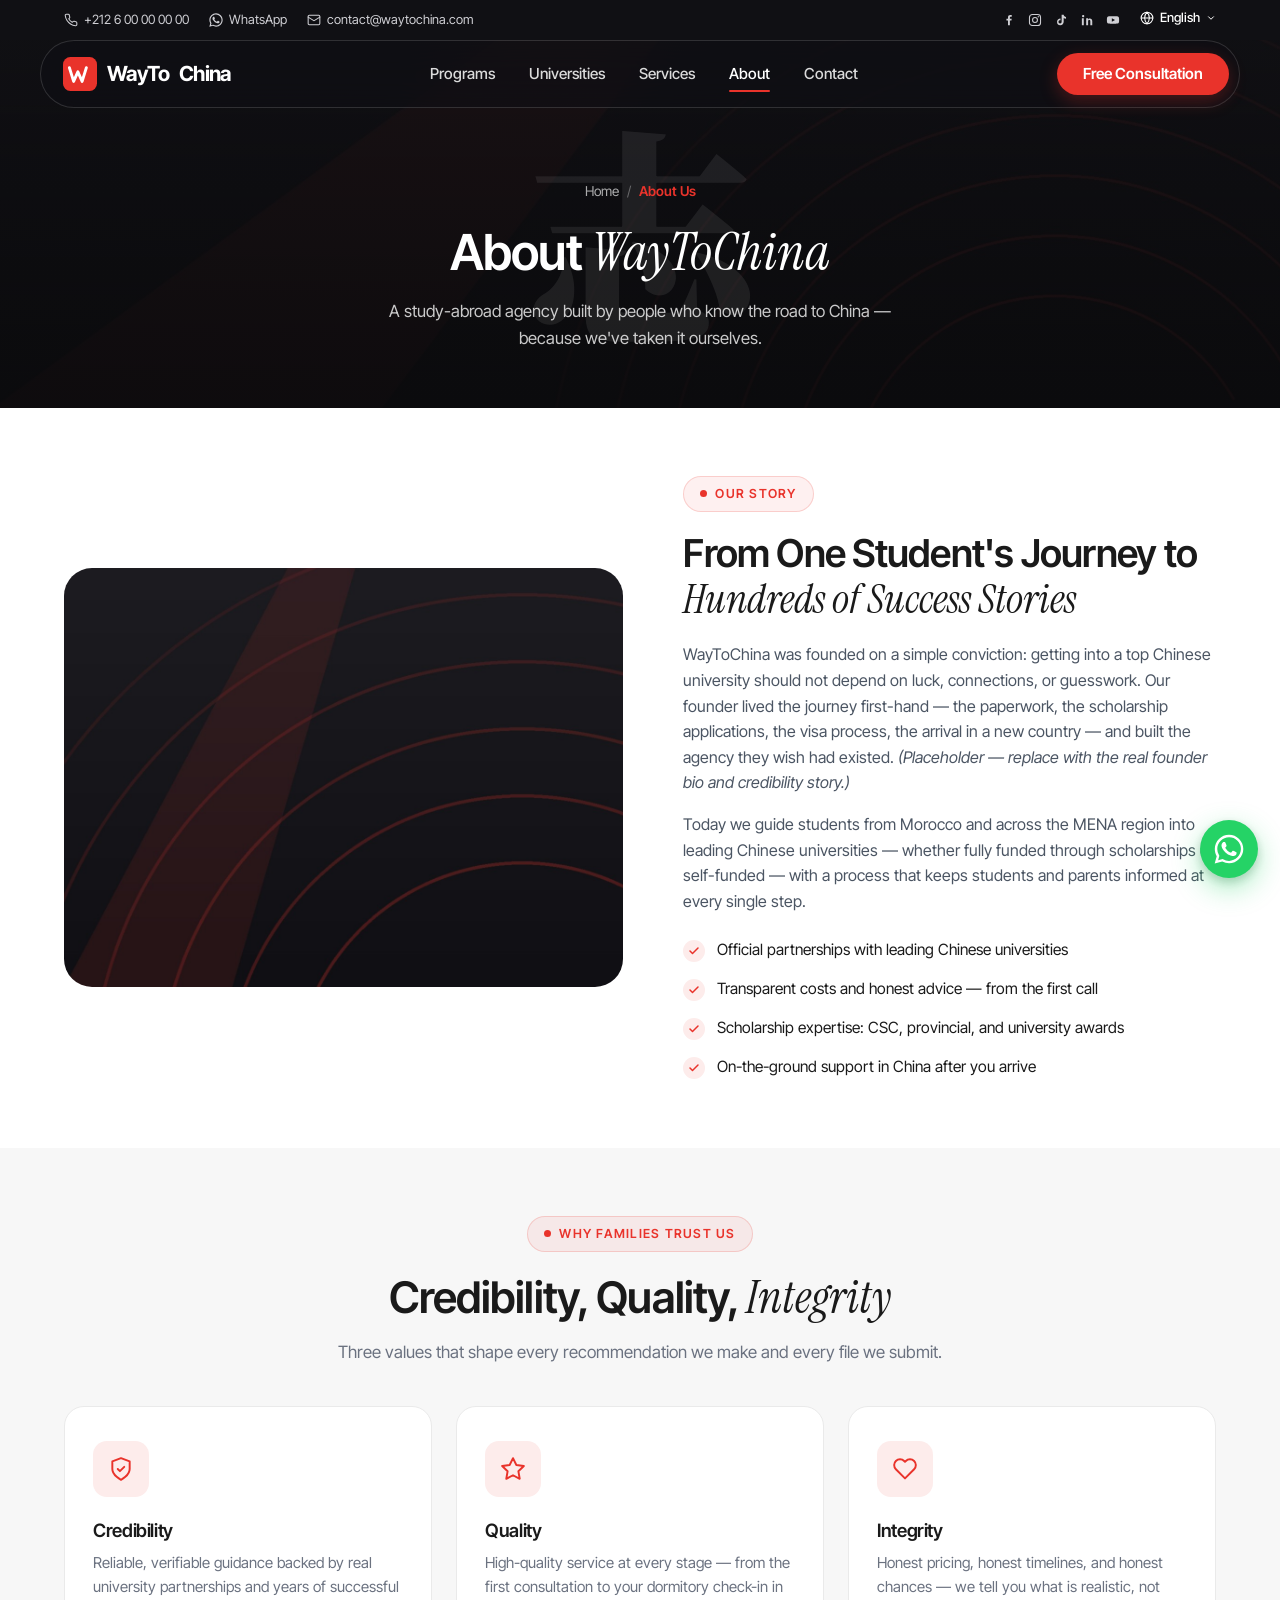
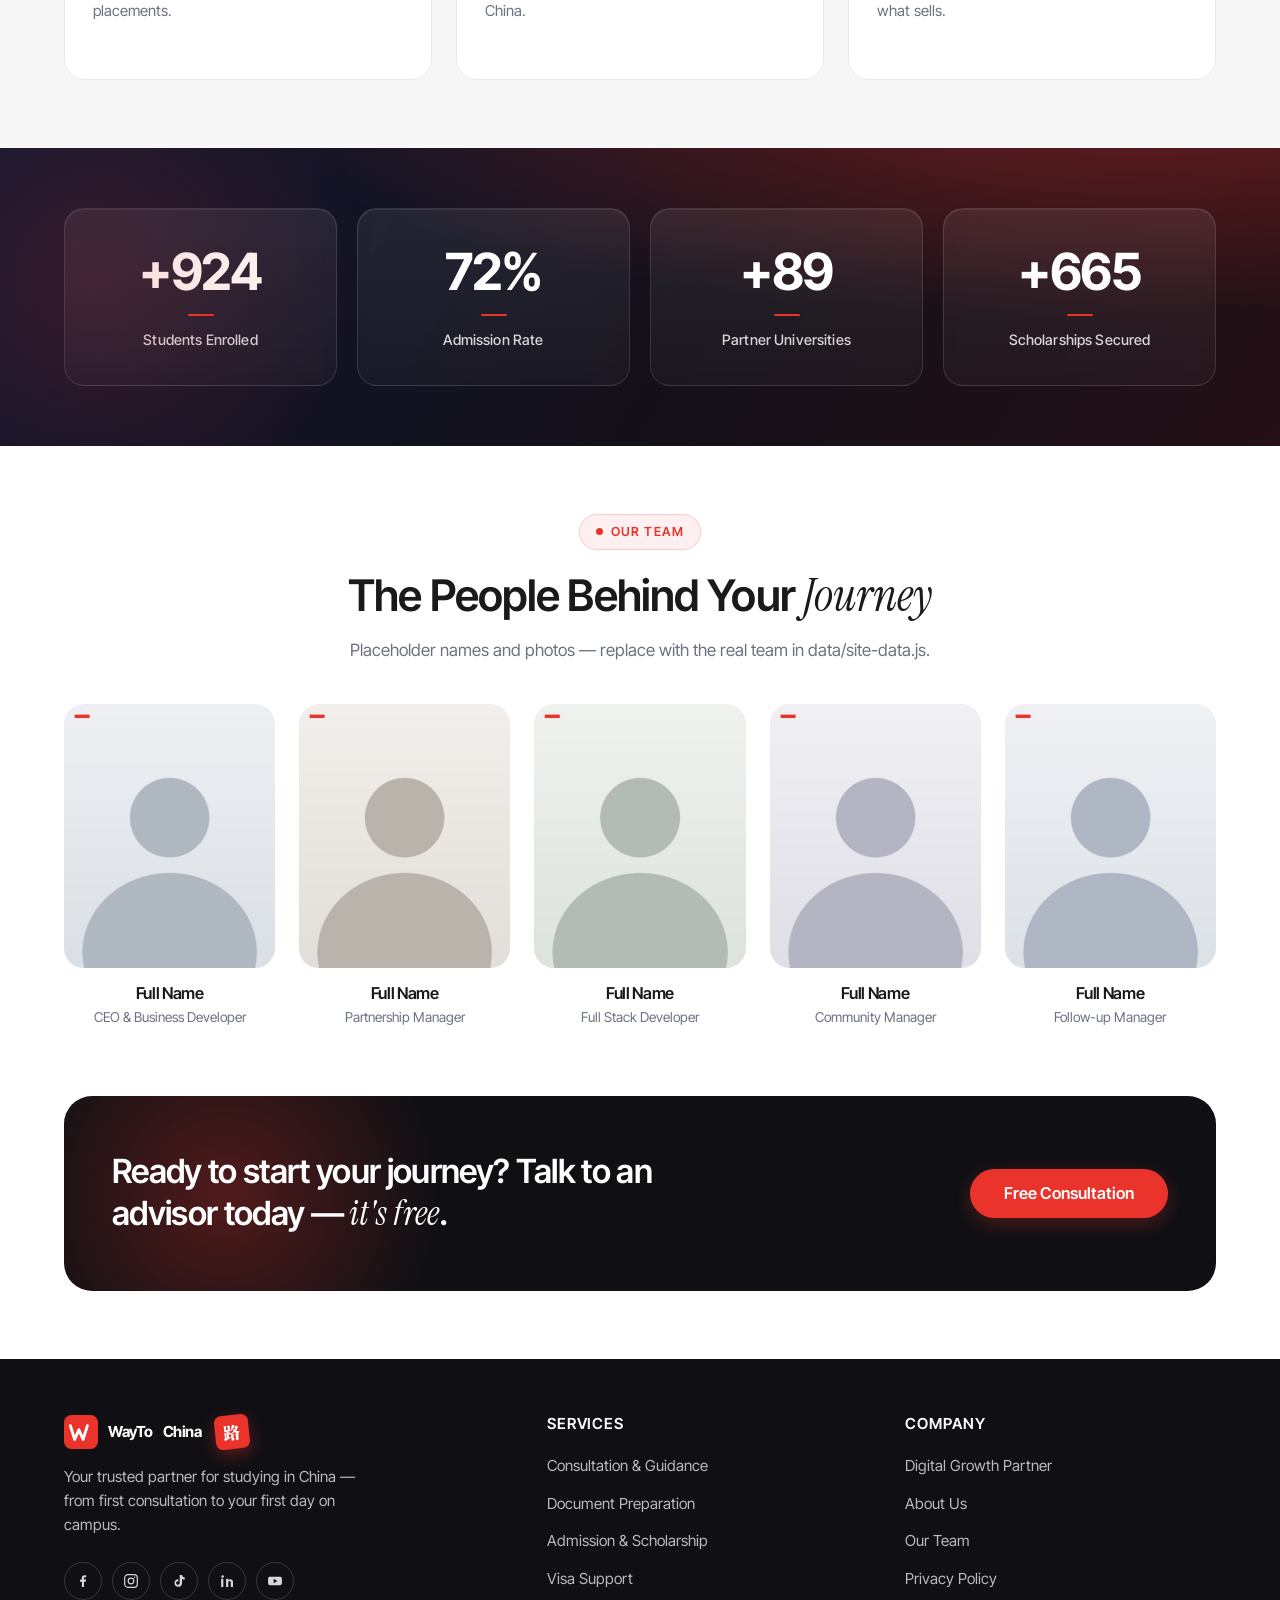
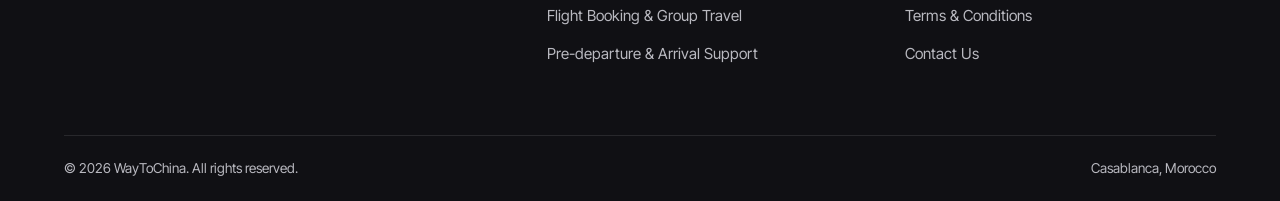
==== commit dd36ad01: "Rename /whoweare link to "Digital Growth Partner", footer-only - Removed the page from the header/mo" ====
--- a/about.html
+++ b/about.html
@@ -195,6 +195,7 @@
           <div class="footer-col">
             <h4>Company</h4>
             <ul>
+              <li><a href="./whoweare.html">Digital Growth Partner</a></li>
               <li><a href="./about.html">About Us</a></li>
               <li><a href="./about.html#team">Our Team</a></li>
               <li><a href="./privacy-policy.html">Privacy Policy</a></li>
--- a/assets/waytochina.css
+++ b/assets/waytochina.css
@@ -11,6 +11,7 @@
   --brand-red: #e9332b;
   --brand-red-dark: #c4271f;
   --brand-red-soft: #fdeceb;
+  --success: #16a34a;
   --ink: #1a1a1a;
   --body: #4b5563;
   --muted: #6b7280;
@@ -120,7 +121,12 @@
 }
 
 .section {
-  padding-block: 96px;
+  padding-block: 68px;
+}
+
+/* two stacked plain (same-color) sections shouldn't double their gap — e.g. content + CTA */
+.section:not(.section--surface) + .section:not(.section--surface) {
+  padding-top: 0;
 }
 
 .section--surface {
@@ -129,7 +135,7 @@
 
 .section-head {
   max-width: 640px;
-  margin: 0 auto 56px;
+  margin: 0 auto 40px;
   text-align: center;
   position: relative;
   z-index: 0;
@@ -146,7 +152,7 @@
   font-weight: 900;
   font-size: clamp(8rem, 16vw, 13rem);
   line-height: 1;
-  color: rgba(233, 51, 43, 0.05);
+  color: rgba(233, 51, 43, 0.09);
   pointer-events: none;
   user-select: none;
   z-index: -1;
@@ -265,6 +271,34 @@
   background: var(--brand-red-dark);
 }
 
+/* attention-grabbing pulse for a primary CTA (e.g. proof-band Free Consultation) */
+.btn--pulse {
+  position: relative;
+  animation: btn-pulse 2s ease-out infinite;
+}
+
+.btn--pulse:hover {
+  animation-play-state: paused;
+}
+
+@keyframes btn-pulse {
+  0% {
+    box-shadow: 0 6px 18px rgba(233, 51, 43, 0.28), 0 0 0 0 rgba(233, 51, 43, 0.55);
+  }
+  70% {
+    box-shadow: 0 6px 18px rgba(233, 51, 43, 0.28), 0 0 0 16px rgba(233, 51, 43, 0);
+  }
+  100% {
+    box-shadow: 0 6px 18px rgba(233, 51, 43, 0.28), 0 0 0 0 rgba(233, 51, 43, 0);
+  }
+}
+
+@media (prefers-reduced-motion: reduce) {
+  .btn--pulse {
+    animation: none;
+  }
+}
+
 .btn--outline {
   border: 1.5px solid var(--line);
   color: var(--ink);
@@ -626,7 +660,7 @@
   justify-content: center;
   text-align: center;
   overflow: hidden;
-  background: var(--dark) url("../public/hero-poster.jpg") center/cover no-repeat;
+  background: var(--dark) url("../media/hero-poster.jpg") center/cover no-repeat;
   /* pull the hero up under the top bar + floating glass nav */
   margin-top: calc(-1 * var(--topbar-h));
 }
@@ -666,7 +700,8 @@
   position: relative;
   z-index: 2;
   max-width: 880px;
-  padding: calc(var(--topbar-h) + var(--nav-h) + 70px) 24px 110px;
+  /* balanced padding so the headline + CTAs sit centered/higher in the hero */
+  padding: calc(var(--topbar-h) + var(--nav-h) + 8px) 24px 40px;
 }
 
 .hero-content .eyebrow-pill {
@@ -1013,9 +1048,10 @@
   box-shadow: 0 6px 16px rgba(233, 51, 43, 0.3);
 }
 
+/* final step turns green to signal success / arrival ("Welcome to Campus") */
 .step-card:last-child .step-num {
-  background: var(--ink);
-  box-shadow: none;
+  background: var(--success);
+  box-shadow: 0 6px 16px rgba(22, 163, 74, 0.3);
 }
 
 .step-card h3 {
@@ -1236,32 +1272,25 @@
 
 /* ---------- Track record (red band) ---------- */
 .track-band {
-  background: linear-gradient(120deg, var(--brand-red) 0%, #d1281f 60%, #b92019 100%);
-  color: #fff;
-  padding-block: 72px;
+  /* distinct deep-ink palette with a red glow — a different look from the flat-red competitor band */
+  background:
+    radial-gradient(120% 140% at 85% -20%, rgba(233, 51, 43, 0.38) 0%, transparent 55%),
+    linear-gradient(120deg, #0f1730 0%, #141019 55%, #241016 100%);
+  color: #fff;
+  padding-block: 60px;
   position: relative;
   overflow: hidden;
 }
 
+/* soft depth glow — a clean, modern accent instead of the cloud motif */
 .track-band::after {
   content: "";
   position: absolute;
-  inset: auto -8% -70% auto;
-  width: 46%;
+  inset: auto auto -40% -15%;
+  width: 45%;
   aspect-ratio: 1;
-  border: 60px solid rgba(255, 255, 255, 0.07);
+  background: radial-gradient(circle, rgba(233, 51, 43, 0.18), transparent 68%);
   border-radius: 50%;
-  pointer-events: none;
-}
-
-/* 祥云 auspicious-cloud curls, faint white, over the red band */
-.track-band::before {
-  content: "";
-  position: absolute;
-  inset: 0;
-  background-image: url("data:image/svg+xml,%3Csvg xmlns='http://www.w3.org/2000/svg' width='220' height='120' viewBox='0 0 220 120'%3E%3Cg fill='none' stroke='%23ffffff' stroke-opacity='.09' stroke-width='3' stroke-linecap='round'%3E%3Cpath d='M28 78c-10 0-16-7-16-14 0-8 6-14 14-14 1-10 9-17 19-17 8 0 15 5 18 12 3-2 6-3 10-3 9 0 16 7 16 16 0 11-9 20-20 20z'/%3E%3Cpath d='M96 62c6 0 10-4 10-9s-4-9-9-9'/%3E%3Cpath d='M150 96c-8 0-13-5-13-11 0-6 5-11 11-11 1-8 7-13 15-13 6 0 12 4 14 9 2-1 5-2 8-2 7 0 13 5 13 12 0 9-7 16-16 16z'/%3E%3Cpath d='M196 40c5 0 8-3 8-7s-3-7-7-7'/%3E%3C/g%3E%3C/svg%3E");
-  background-size: 220px 120px;
-  opacity: 0.9;
   pointer-events: none;
 }
 
@@ -1276,14 +1305,22 @@
   text-align: center;
 }
 
-/* glass chips inside the red band */
+/* refined stat cards — subtle gradient surface, hairline border, gentle lift */
 .stats-grid .stat {
-  background: rgba(255, 255, 255, 0.1);
-  border: 1px solid rgba(255, 255, 255, 0.2);
+  position: relative;
+  background: linear-gradient(180deg, rgba(255, 255, 255, 0.08), rgba(255, 255, 255, 0.03));
+  border: 1px solid rgba(255, 255, 255, 0.12);
   border-radius: var(--radius-lg);
-  padding: 30px 18px;
-  backdrop-filter: blur(8px);
-  -webkit-backdrop-filter: blur(8px);
+  padding: 34px 20px;
+  backdrop-filter: blur(6px);
+  -webkit-backdrop-filter: blur(6px);
+  box-shadow: inset 0 1px 0 rgba(255, 255, 255, 0.08);
+  transition: transform 0.25s ease, border-color 0.25s ease;
+}
+
+.stats-grid .stat:hover {
+  transform: translateY(-4px);
+  border-color: rgba(255, 255, 255, 0.24);
 }
 
 .stat .value {
@@ -1293,10 +1330,27 @@
   line-height: 1.1;
 }
 
+/* thin accent rule under each figure */
 .stat .label {
-  margin-top: 8px;
-  font-size: 0.95rem;
-  color: rgba(255, 255, 255, 0.85);
+  position: relative;
+  margin-top: 14px;
+  padding-top: 14px;
+  font-size: 0.9rem;
+  font-weight: 500;
+  letter-spacing: 0.01em;
+  color: rgba(255, 255, 255, 0.82);
+}
+
+.stat .label::before {
+  content: "";
+  position: absolute;
+  top: 0;
+  left: 50%;
+  transform: translateX(-50%);
+  width: 26px;
+  height: 2px;
+  border-radius: 2px;
+  background: var(--brand-red);
 }
 
 @media (max-width: 860px) {
@@ -1362,6 +1416,85 @@
 .testimonials-swiper {
   overflow: hidden;
   position: relative;
+  padding-bottom: 4px;
+}
+
+/* ---------- Testimonial reels (Instagram-reels format, vertical, scroll left/right) ---------- */
+.reel-card {
+  position: relative;
+  aspect-ratio: 9 / 16;
+  border-radius: var(--radius-lg);
+  overflow: hidden;
+  background: var(--dark);
+  box-shadow: var(--shadow-card);
+  border: 1px solid var(--line);
+}
+
+.reel-card img {
+  position: absolute;
+  inset: 0;
+  width: 100%;
+  height: 100%;
+  aspect-ratio: 9 / 16;
+  object-fit: cover;
+}
+
+.reel-shade {
+  position: absolute;
+  inset: 0;
+  background: linear-gradient(180deg, rgba(0, 0, 0, 0.05) 0%, rgba(0, 0, 0, 0.15) 45%, rgba(0, 0, 0, 0.82) 100%);
+}
+
+.reel-card .play-btn {
+  width: 62px;
+  height: 62px;
+  box-shadow: 0 0 0 8px rgba(233, 51, 43, 0.22), 0 12px 30px rgba(0, 0, 0, 0.45);
+}
+
+.reel-card .play-btn svg {
+  width: 22px;
+  height: 22px;
+}
+
+.reel-caption {
+  position: absolute;
+  left: 0;
+  right: 0;
+  bottom: 0;
+  padding: 18px 18px 20px;
+  color: #fff;
+  z-index: 2;
+}
+
+.reel-quote {
+  font-size: 0.86rem;
+  line-height: 1.5;
+  color: rgba(255, 255, 255, 0.92);
+  display: -webkit-box;
+  -webkit-line-clamp: 3;
+  -webkit-box-orient: vertical;
+  overflow: hidden;
+  margin-bottom: 12px;
+}
+
+.reel-person .name {
+  font-weight: 600;
+  font-size: 0.95rem;
+}
+
+.reel-person .program {
+  font-size: 0.78rem;
+  color: rgba(255, 255, 255, 0.7);
+}
+
+/* when a reel is playing, the injected iframe fills the vertical frame */
+.reel-card iframe {
+  position: absolute;
+  inset: 0;
+  width: 100%;
+  height: 100%;
+  aspect-ratio: 9 / 16;
+  border: 0;
 }
 
 .testimonial-card {
@@ -1609,7 +1742,7 @@
 .site-footer {
   background: var(--dark);
   color: #b9b9c0;
-  padding-top: 76px;
+  padding-top: 56px;
 }
 
 .footer-grid {
@@ -1713,7 +1846,7 @@
   background: var(--dark);
   color: #fff;
   text-align: center;
-  padding: calc(var(--topbar-h) + var(--nav-h) + 64px) 24px 84px;
+  padding: calc(var(--topbar-h) + var(--nav-h) + 40px) 24px 56px;
   margin-top: calc(-1 * var(--topbar-h));
   position: relative;
   overflow: hidden;
@@ -1749,7 +1882,7 @@
   font-weight: 900;
   font-size: clamp(9rem, 18vw, 15rem);
   line-height: 1;
-  color: rgba(255, 255, 255, 0.05);
+  color: rgba(255, 255, 255, 0.08);
   pointer-events: none;
   user-select: none;
   z-index: 1;
@@ -1798,12 +1931,12 @@
 
 .prose h2 {
   font-size: 1.6rem;
-  margin: 44px 0 14px;
+  margin: 32px 0 14px;
 }
 
 .prose h3 {
   font-size: 1.2rem;
-  margin: 30px 0 10px;
+  margin: 24px 0 10px;
 }
 
 .prose p {
@@ -1847,7 +1980,7 @@
   display: grid;
   grid-template-columns: repeat(2, 1fr);
   gap: 24px;
-  margin-top: 40px;
+  margin-top: 28px;
 }
 
 .detail-card {
@@ -2252,17 +2385,103 @@
   cursor: pointer;
 }
 
+/* ---------- Floating WhatsApp button ---------- */
+.wa-fab {
+  position: fixed;
+  right: 22px;
+  bottom: 22px;
+  z-index: 900;
+  width: 58px;
+  height: 58px;
+  border-radius: 50%;
+  background: #25d366;
+  color: #fff;
+  display: flex;
+  align-items: center;
+  justify-content: center;
+  box-shadow: 0 10px 28px rgba(37, 211, 102, 0.4), 0 4px 10px rgba(0, 0, 0, 0.18);
+  transition: transform 0.2s ease, box-shadow 0.2s ease;
+  animation: wa-pulse 2.4s ease-out infinite;
+}
+
+.wa-fab svg {
+  width: 30px;
+  height: 30px;
+}
+
+.wa-fab:hover {
+  transform: scale(1.08);
+  box-shadow: 0 14px 34px rgba(37, 211, 102, 0.5), 0 6px 14px rgba(0, 0, 0, 0.2);
+}
+
+/* hover label that slides out to the left */
+.wa-fab-tip {
+  position: absolute;
+  right: calc(100% + 12px);
+  white-space: nowrap;
+  background: var(--ink);
+  color: #fff;
+  font-size: 0.85rem;
+  font-weight: 500;
+  padding: 8px 14px;
+  border-radius: 999px;
+  box-shadow: 0 6px 18px rgba(0, 0, 0, 0.18);
+  opacity: 0;
+  transform: translateX(8px);
+  pointer-events: none;
+  transition: opacity 0.2s ease, transform 0.2s ease;
+}
+
+.wa-fab:hover .wa-fab-tip {
+  opacity: 1;
+  transform: translateX(0);
+}
+
+@keyframes wa-pulse {
+  0% {
+    box-shadow: 0 10px 28px rgba(37, 211, 102, 0.4), 0 0 0 0 rgba(37, 211, 102, 0.5);
+  }
+  70% {
+    box-shadow: 0 10px 28px rgba(37, 211, 102, 0.4), 0 0 0 14px rgba(37, 211, 102, 0);
+  }
+  100% {
+    box-shadow: 0 10px 28px rgba(37, 211, 102, 0.4), 0 0 0 0 rgba(37, 211, 102, 0);
+  }
+}
+
+@media (prefers-reduced-motion: reduce) {
+  .wa-fab {
+    animation: none;
+  }
+}
+
+@media (max-width: 640px) {
+  .wa-fab {
+    right: 16px;
+    bottom: 16px;
+    width: 52px;
+    height: 52px;
+  }
+  .wa-fab svg {
+    width: 27px;
+    height: 27px;
+  }
+  .wa-fab-tip {
+    display: none;
+  }
+}
+
 /* ---------- Small screens: section rhythm ---------- */
 @media (max-width: 700px) {
   .section {
-    padding-block: 64px;
+    padding-block: 48px;
   }
 
   .section-head {
-    margin-bottom: 40px;
+    margin-bottom: 28px;
   }
 
   .cta-strip {
-    padding: 40px 28px;
-  }
-}
+    padding: 36px 24px;
+  }
+}
